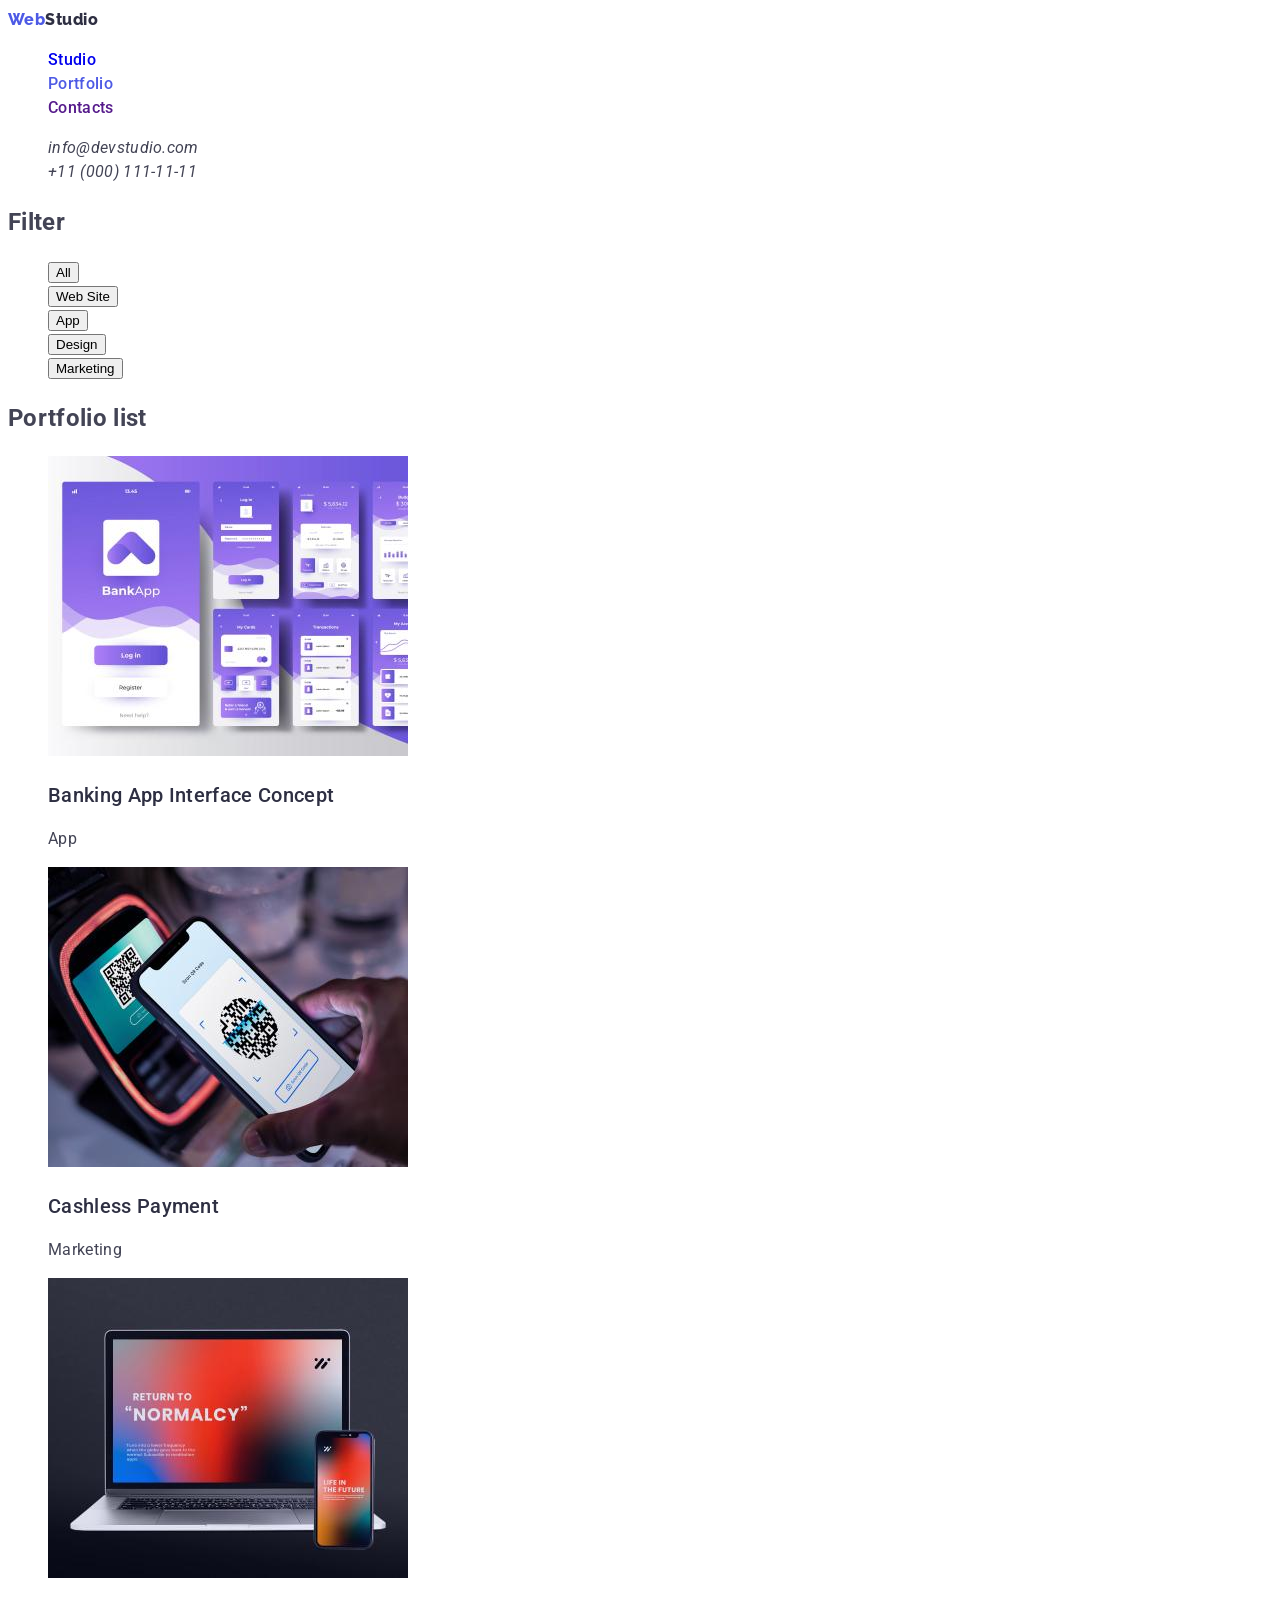
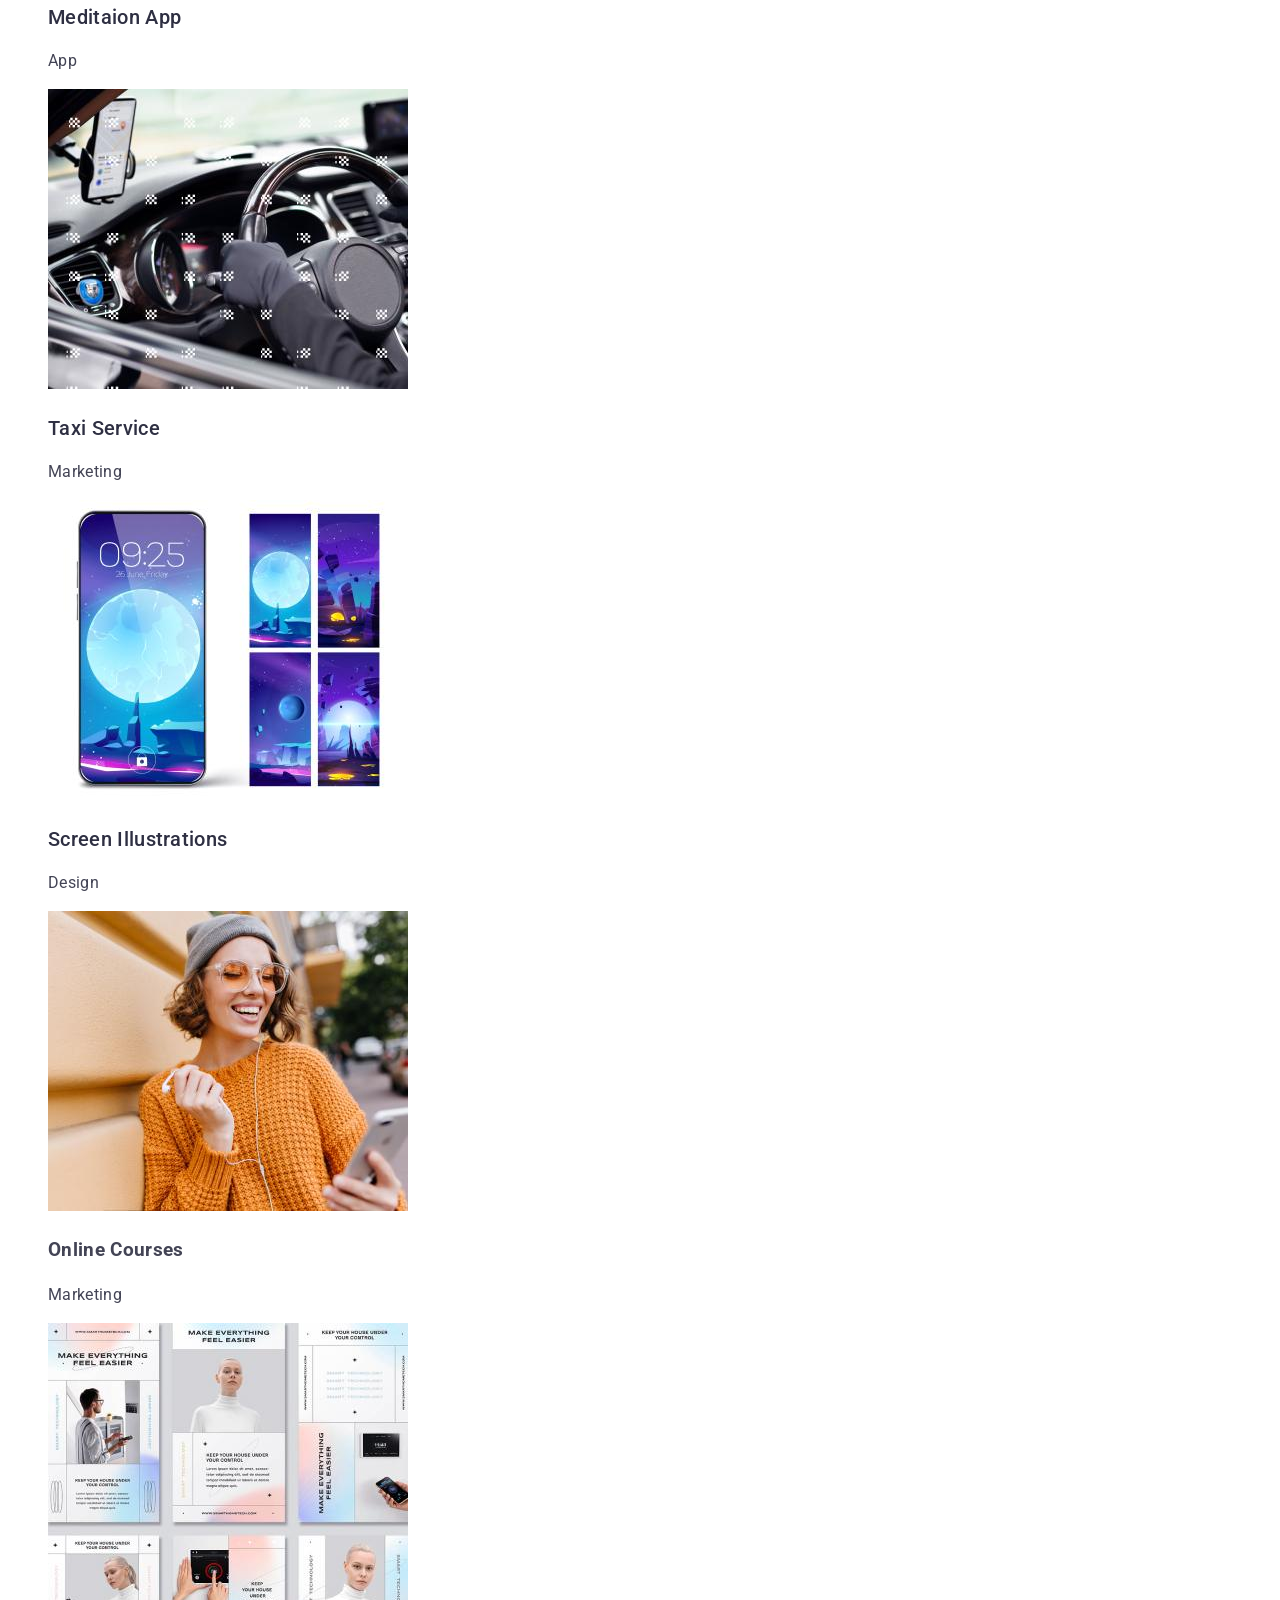
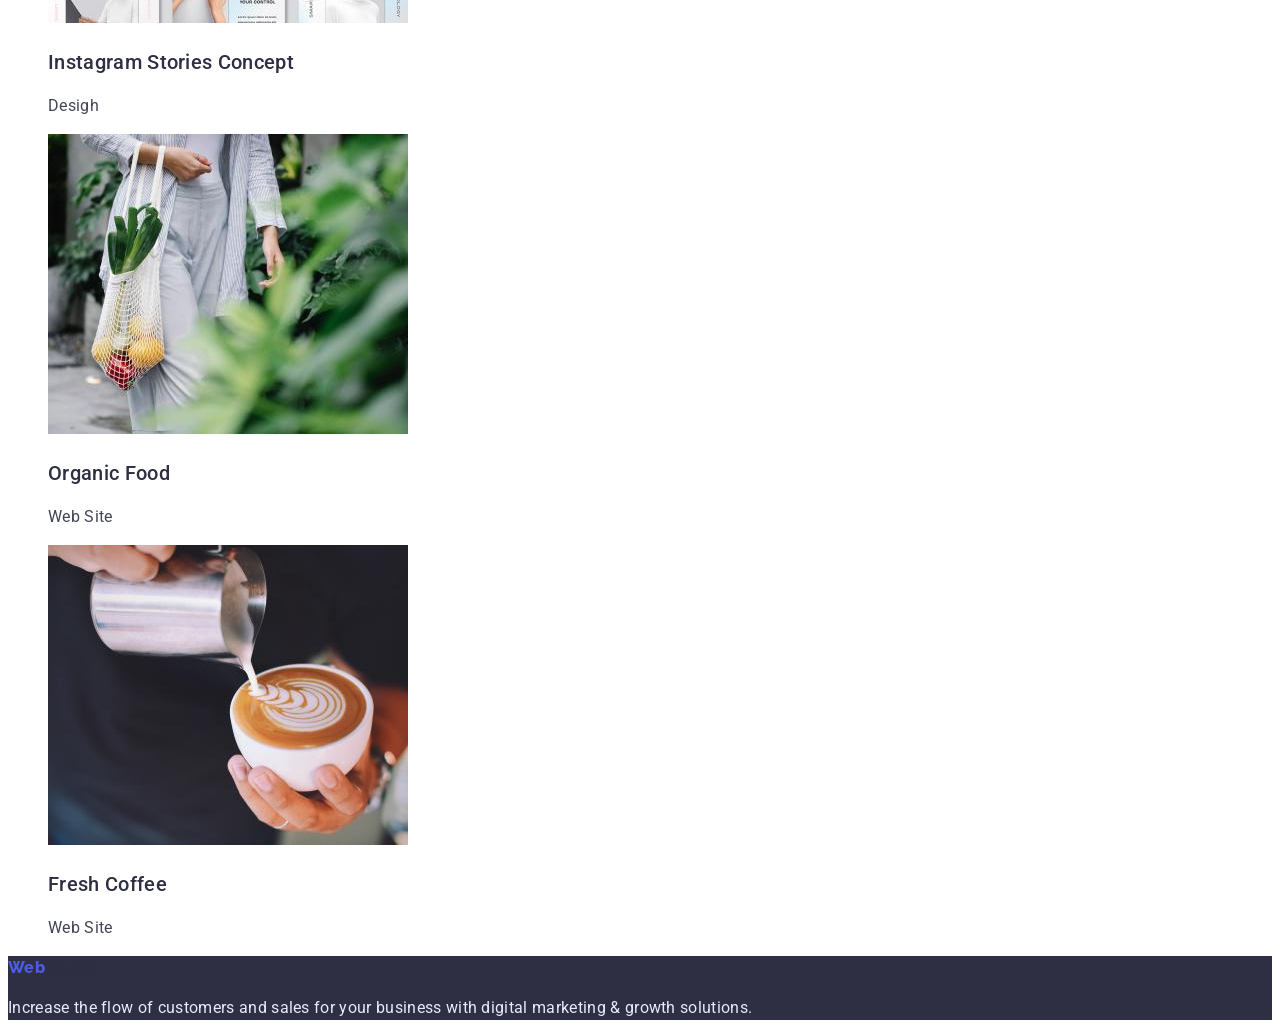
==== portfolio.html @ 1c46281d "css for index.html" ====
<!DOCTYPE html>
<html lang="en">
  <head>
    <meta charset="UTF-8" />
    <meta http-equiv="X-UA-Compatible" content="IE=edge" />
    <meta name="viewport" content="width=device-width, initial-scale=1.0" />
    <title>WebStudio</title>
    <link rel="preconnect" href="https://fonts.googleapis.com" />
    <link rel="preconnect" href="https://fonts.gstatic.com" crossorigin />
    <link
      href="https://fonts.googleapis.com/css2?family=Raleway:wght@800&family=Roboto:wght@400;500;700;900&display=swap"
      rel="stylesheet"
    />
    <link rel="stylesheet" href="/css/styles.css" />
  </head>
  <body>
    <header class="header">
      <a class="logo-link link" href="/">
        <span class="logo-part">Web</span>Studio
      </a>
      <nav class="header-nav">
        <ul class="list">
          <li><a class="link" href="/index.html">Studio</a></li>
          <li>
            <a class="link-current link" href="/portfolio.html">Portfolio</a>
          </li>
          <li><a class="link" href="">Contacts</a></li>
        </ul>
      </nav>
      <address class="contacts">
        <ul class="list">
          <li>
            <a class="link" href="mailto:info@devstudio.com"
              >info@devstudio.com</a
            >
          </li>
          <li>
            <a class="link" href="tel:+110001111111">+11 (000) 111-11-11</a>
          </li>
        </ul>
      </address>
    </header>
    <main>
      <section class="section-filter">
        <h1 class="hiden">Filter</h1>
        <ul class="list">
          <li><button class="btn filter-btn" type="button">All</button></li>
          <li>
            <button class="btn filter-btn" type="button">Web Site</button>
          </li>
          <li><button class="btn filter-btn" type="button">App</button></li>
          <li><button class="btn filter-btn" type="button">Design</button></li>
          <li>
            <button class="btn filter-btn" type="button">Marketing</button>
          </li>
        </ul>
      </section>
      <section>
        <h2 class="hiden">Portfolio list</h2>
        <ul class="list">
          <li>
            <img
              src="/images/portfolio/img.jpeg"
              alt="banking app interface concept"
            />
            <h3 class="title">Banking App Interface Concept</h3>
            <p>App</p>
          </li>
          <li>
            <img
              src="/images/portfolio/img2.jpeg"
              alt="smartphone cashless payment marketing"
            />
            <h3 class="title">Cashless Payment</h3>
            <p>Marketing</p>
          </li>
          <li>
            <img src="/images/portfolio/img3.jpeg" alt="meditaion app" />
            <h3 class="title">Meditaion App</h3>
            <p>App</p>
          </li>
          <li>
            <img
              src="/images/portfolio/img4.jpeg"
              alt="taxi service marketing"
            />
            <h3 class="title">Taxi Service</h3>
            <p>Marketing</p>
          </li>
          <li>
            <img
              src="/images/portfolio/img5.jpeg"
              alt="smartphone screen illustrations design"
            />
            <h3 class="title">Screen Illustrations</h3>
            <p>Design</p>
          </li>
          <li>
            <img
              src="/images/portfolio/img6.jpeg"
              alt="online courses marketing"
            />
            <h3>Online Courses</h3>
            <p>Marketing</p>
          </li>
          <li>
            <img
              src="/images/portfolio/img7.jpeg"
              alt="instagram stories concept design"
            />
            <h3 class="title">Instagram Stories Concept</h3>
            <p>Desigh</p>
          </li>
          <li>
            <img
              src="/images/portfolio/img8.jpeg"
              alt="organic food web site"
            />
            <h3 class="title">Organic Food</h3>
            <p>Web Site</p>
          </li>
          <li>
            <img
              src="/images/portfolio/img9.jpeg"
              alt="fresh coffee web site"
            />
            <h3 class="title">Fresh Coffee</h3>
            <p>Web Site</p>
          </li>
        </ul>
      </section>
    </main>
    <footer class="footer">
      <a class="logo-link link" href="/">
        <span class="logo-part">Web</span>Studio
      </a>
      <p>
        Increase the flow of customers and sales for your business with digital
        marketing & growth solutions.
      </p>
    </footer>
  </body>
</html>
---- css/styles.css ----
:root {
    --primary-brand-cl: #4d5ae5;
    --pressed-state-cl: #404bbf;
    --secondary-txt-cl: #2e2f42;
    --success-cl: #31d0aa;
    --primary-txt-cl: #434455;
    --subtitle-txt-cl: #8e8f99;
    --accent-cl: #e7e9fc;
    --lightmod-bg-cl: #f4f4fd;
    --modal-overlay-cl: #2e2f42;
    --hero-bg-cl: #2e2f42;

    
}

.list {
    list-style: none;
}

.link {
    text-decoration: none;
}

body {
    background-color: #ffffff;
    color: var(--primary-txt-cl);
    font-family: roboto, serif;
    font-weight: 400;
    font-size: 16px;
    letter-spacing: 0.02em;
    line-height: calc(24 / 16);
}

.header{
    border-bottom: var(--accent-cl);
}

.link:hover,
.link:focus {
    color: var(--pressed-state-cl);
}
.logo-link{
    font-family: raleway, serif;
    font-weight: 800;
    letter-spacing: 0.03em;
    color: var(--secondary-txt-cl);
}
.logo-part{
    color: var(--primary-brand-cl);
}
.link-current{
    color: var(--primary-brand-cl);
}
.header-nav{
    font-weight: 500;
    color: var(--modal-overlay-cl);
}
.contacts .link{
    color: var(--primary-txt-cl);
}
.hero{
    background-color: var(--modal-overlay-cl);
}
.hero-title{
    color: #ffffff;
    font-size: 56px;
    line-height: 1.07;
}
.hero-btn{
    color: #ffffff;
    font-weight: 500;
    letter-spacing: 0.04em;
    background-color: var(--primary-brand-cl);
}
.btn:hover,
.btn:focus{
    background-color: #404bbf;
    cursor: pointer;
}
.title{
    font-weight: 500;
    font-size: 20px;
    line-height: calc(24/20);
    color: var(--modal-overlay-cl);
}
.section-title{
    font-size: 36px;
    line-height: calc(40/36);
    color: var(--secondary-txt-cl);
}
.section-team{
    background-color: var(--lightmod-bg-cl);
}
.team-member-card{
    background-color: #ffffff;
}
.footer{
    background-color: var(--secondary-txt-cl);
    color: var(--accent-cl);
}
.footer-logo {
    font-family: raleway, serif;
    font-weight: 800;
    letter-spacing: 0.03em;
    color: var(--lightmod-bg-cl);
    line-height: calc(21/18);
}
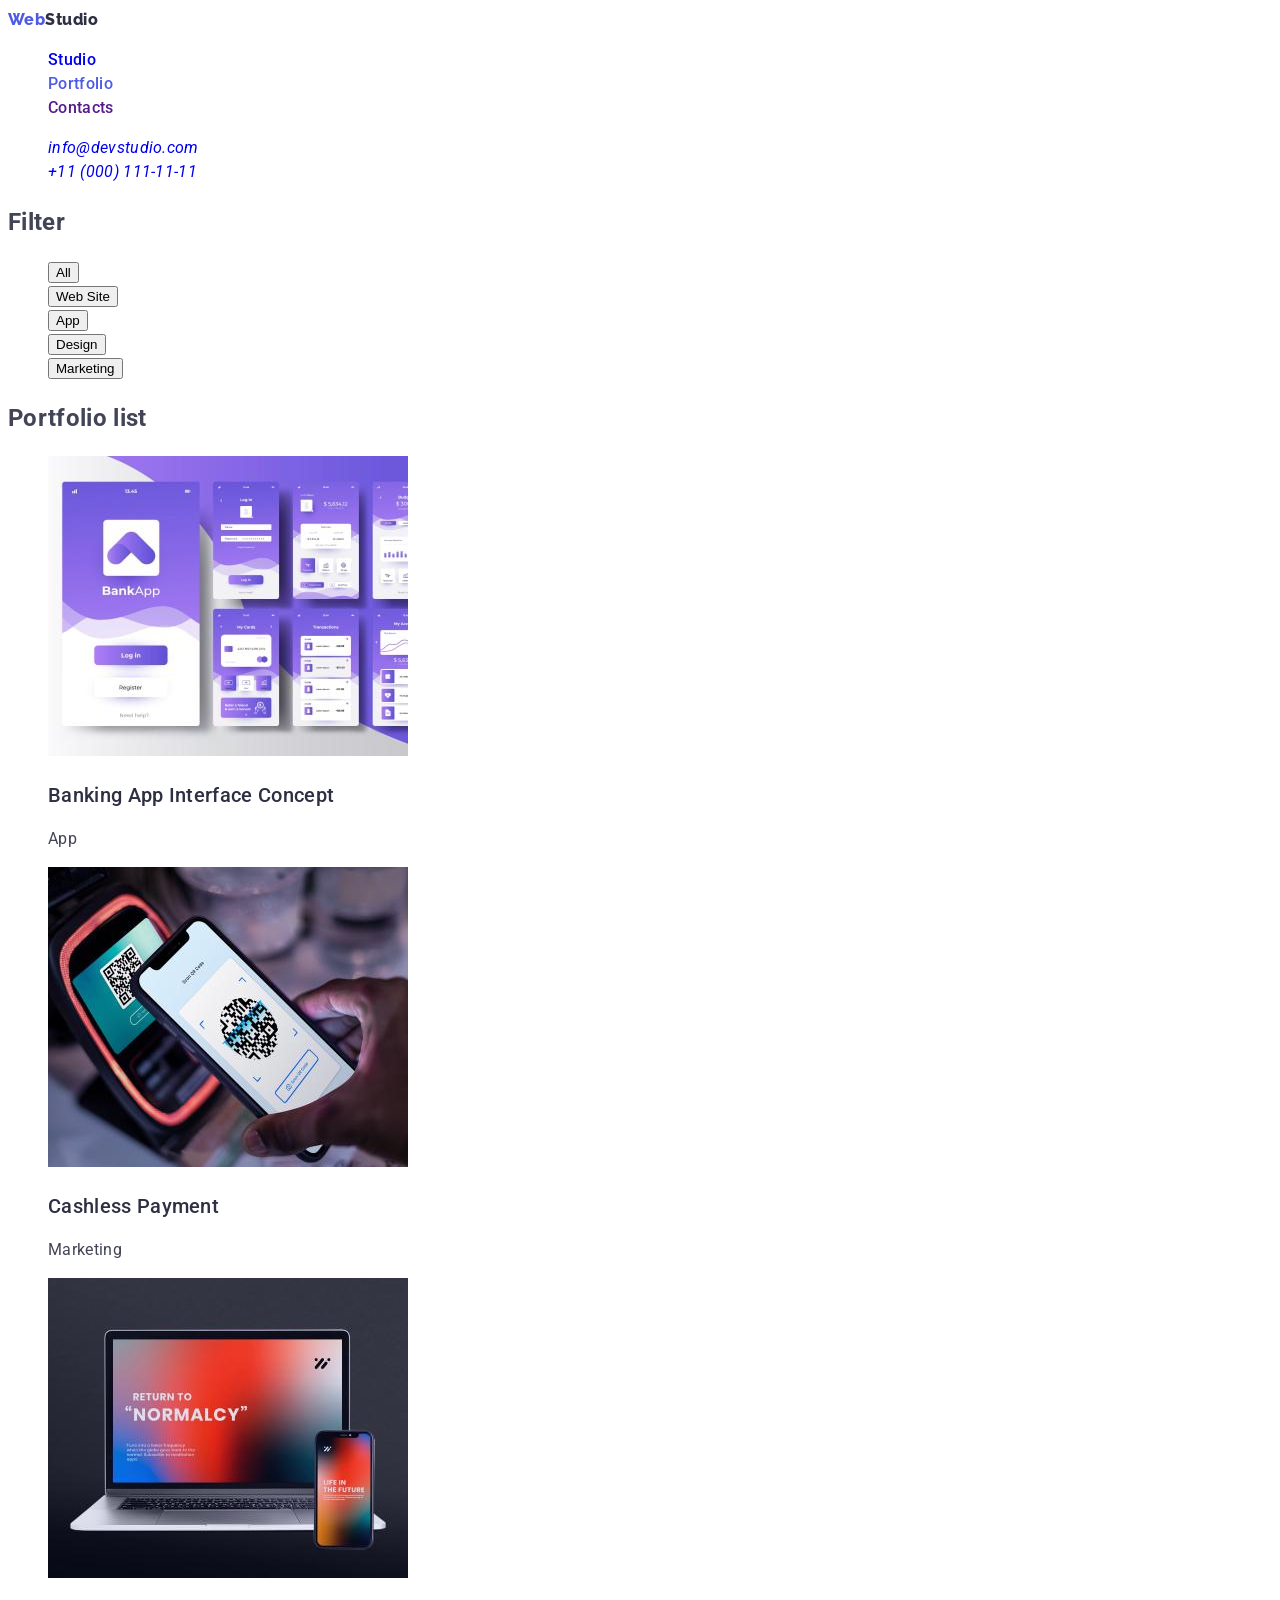
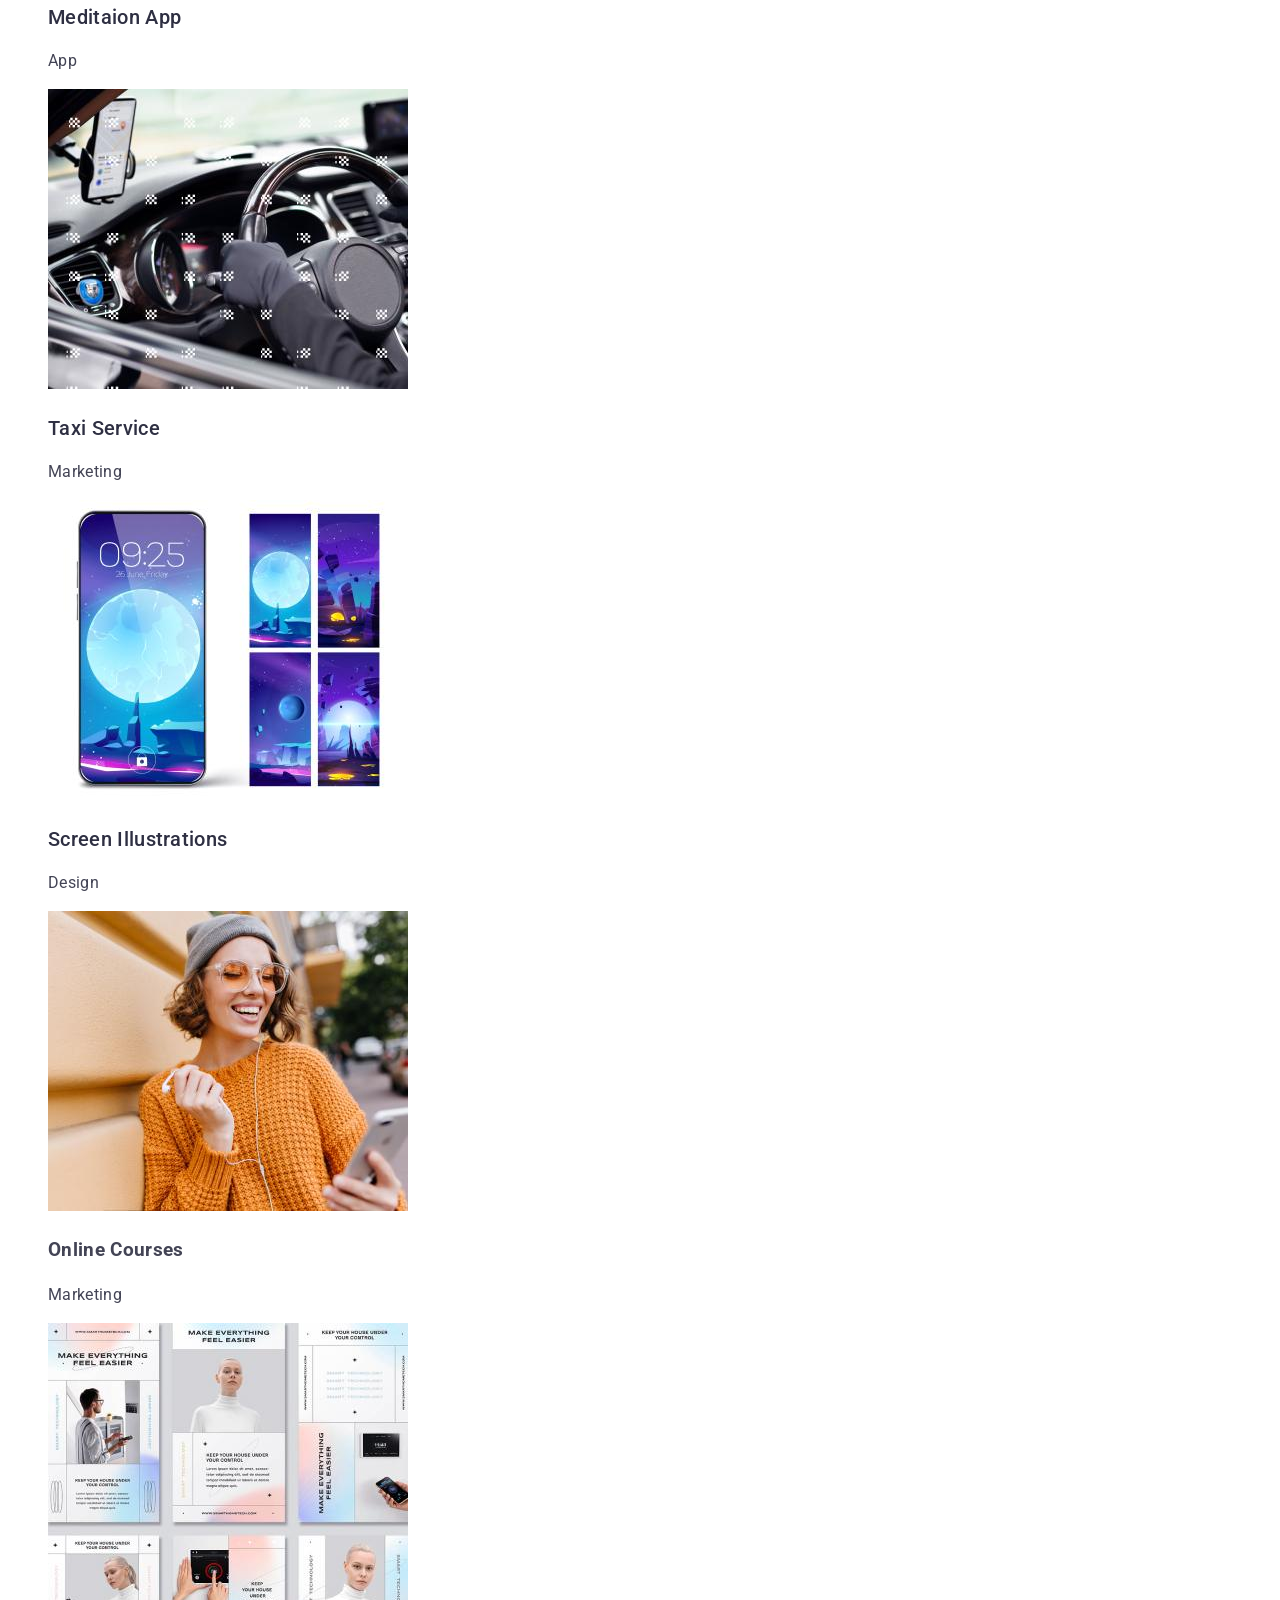
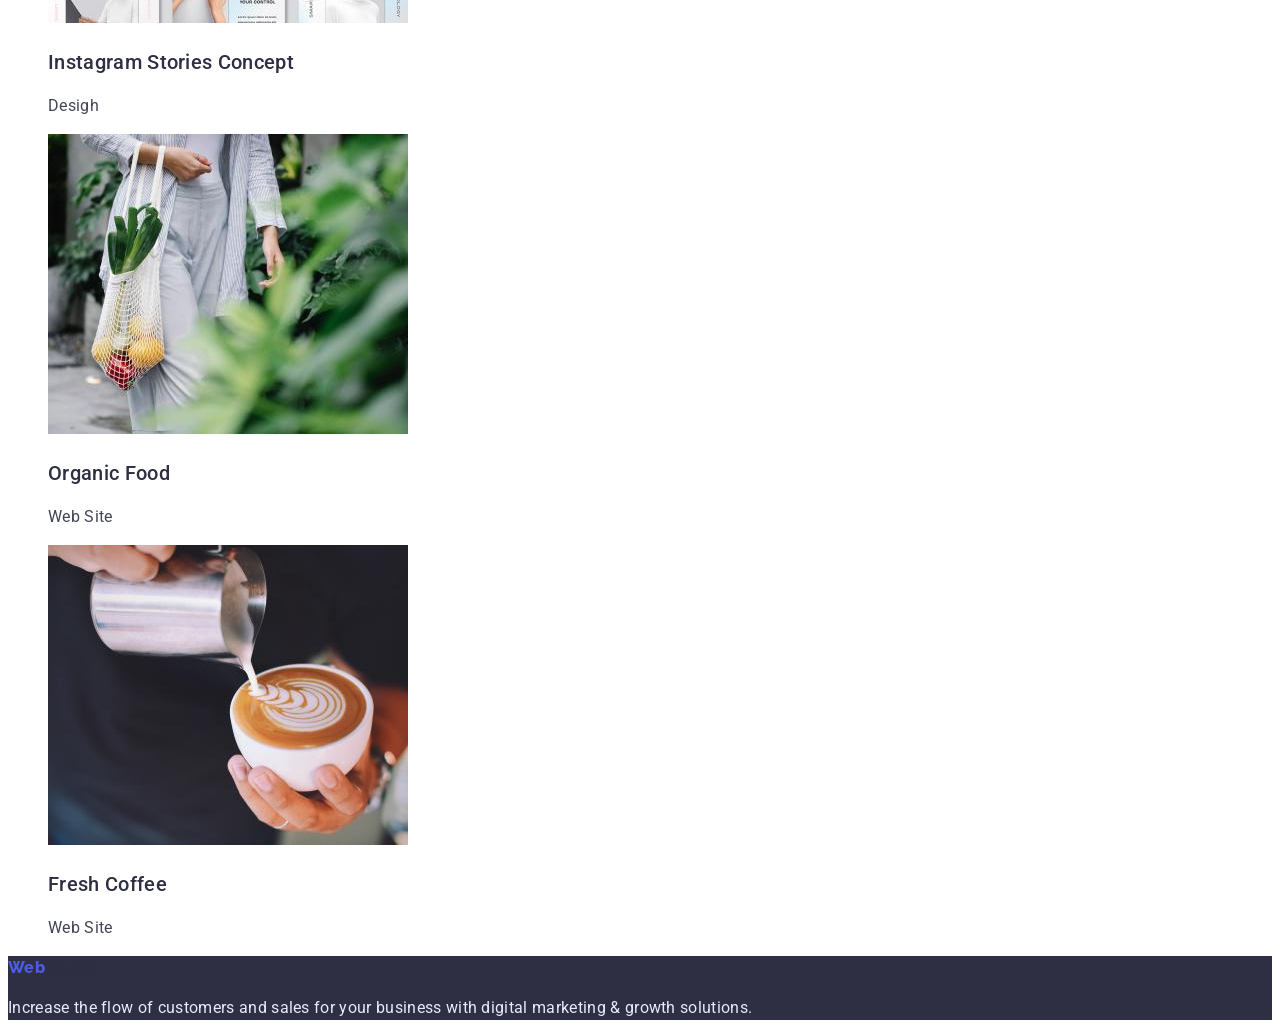
==== commit f4454c98: "1" ====
--- a/portfolio.html
+++ b/portfolio.html
@@ -62,6 +62,8 @@
             <img
               src="/images/portfolio/img.jpeg"
               alt="banking app interface concept"
+              width="360"
+              height="300"
             />
             <h3 class="title">Banking App Interface Concept</h3>
             <p>App</p>
@@ -70,12 +72,19 @@
             <img
               src="/images/portfolio/img2.jpeg"
               alt="smartphone cashless payment marketing"
+              width="360"
+              height="300"
             />
             <h3 class="title">Cashless Payment</h3>
             <p>Marketing</p>
           </li>
           <li>
-            <img src="/images/portfolio/img3.jpeg" alt="meditaion app" />
+            <img
+              src="/images/portfolio/img3.jpeg"
+              alt="meditaion app"
+              width="360"
+              height="300"
+            />
             <h3 class="title">Meditaion App</h3>
             <p>App</p>
           </li>
@@ -83,6 +92,8 @@
             <img
               src="/images/portfolio/img4.jpeg"
               alt="taxi service marketing"
+              width="360"
+              height="300"
             />
             <h3 class="title">Taxi Service</h3>
             <p>Marketing</p>
@@ -91,6 +102,8 @@
             <img
               src="/images/portfolio/img5.jpeg"
               alt="smartphone screen illustrations design"
+              width="360"
+              height="300"
             />
             <h3 class="title">Screen Illustrations</h3>
             <p>Design</p>
@@ -99,6 +112,8 @@
             <img
               src="/images/portfolio/img6.jpeg"
               alt="online courses marketing"
+              width="360"
+              height="300"
             />
             <h3>Online Courses</h3>
             <p>Marketing</p>
@@ -107,6 +122,8 @@
             <img
               src="/images/portfolio/img7.jpeg"
               alt="instagram stories concept design"
+              width="360"
+              height="300"
             />
             <h3 class="title">Instagram Stories Concept</h3>
             <p>Desigh</p>
@@ -115,6 +132,8 @@
             <img
               src="/images/portfolio/img8.jpeg"
               alt="organic food web site"
+              width="360"
+              height="300"
             />
             <h3 class="title">Organic Food</h3>
             <p>Web Site</p>
@@ -123,6 +142,8 @@
             <img
               src="/images/portfolio/img9.jpeg"
               alt="fresh coffee web site"
+              width="360"
+              height="300"
             />
             <h3 class="title">Fresh Coffee</h3>
             <p>Web Site</p>
--- a/css/styles.css
+++ b/css/styles.css
@@ -55,7 +55,7 @@
     font-weight: 500;
     color: var(--modal-overlay-cl);
 }
-.contacts .link{
+.contacts-link{
     color: var(--primary-txt-cl);
 }
 .hero{
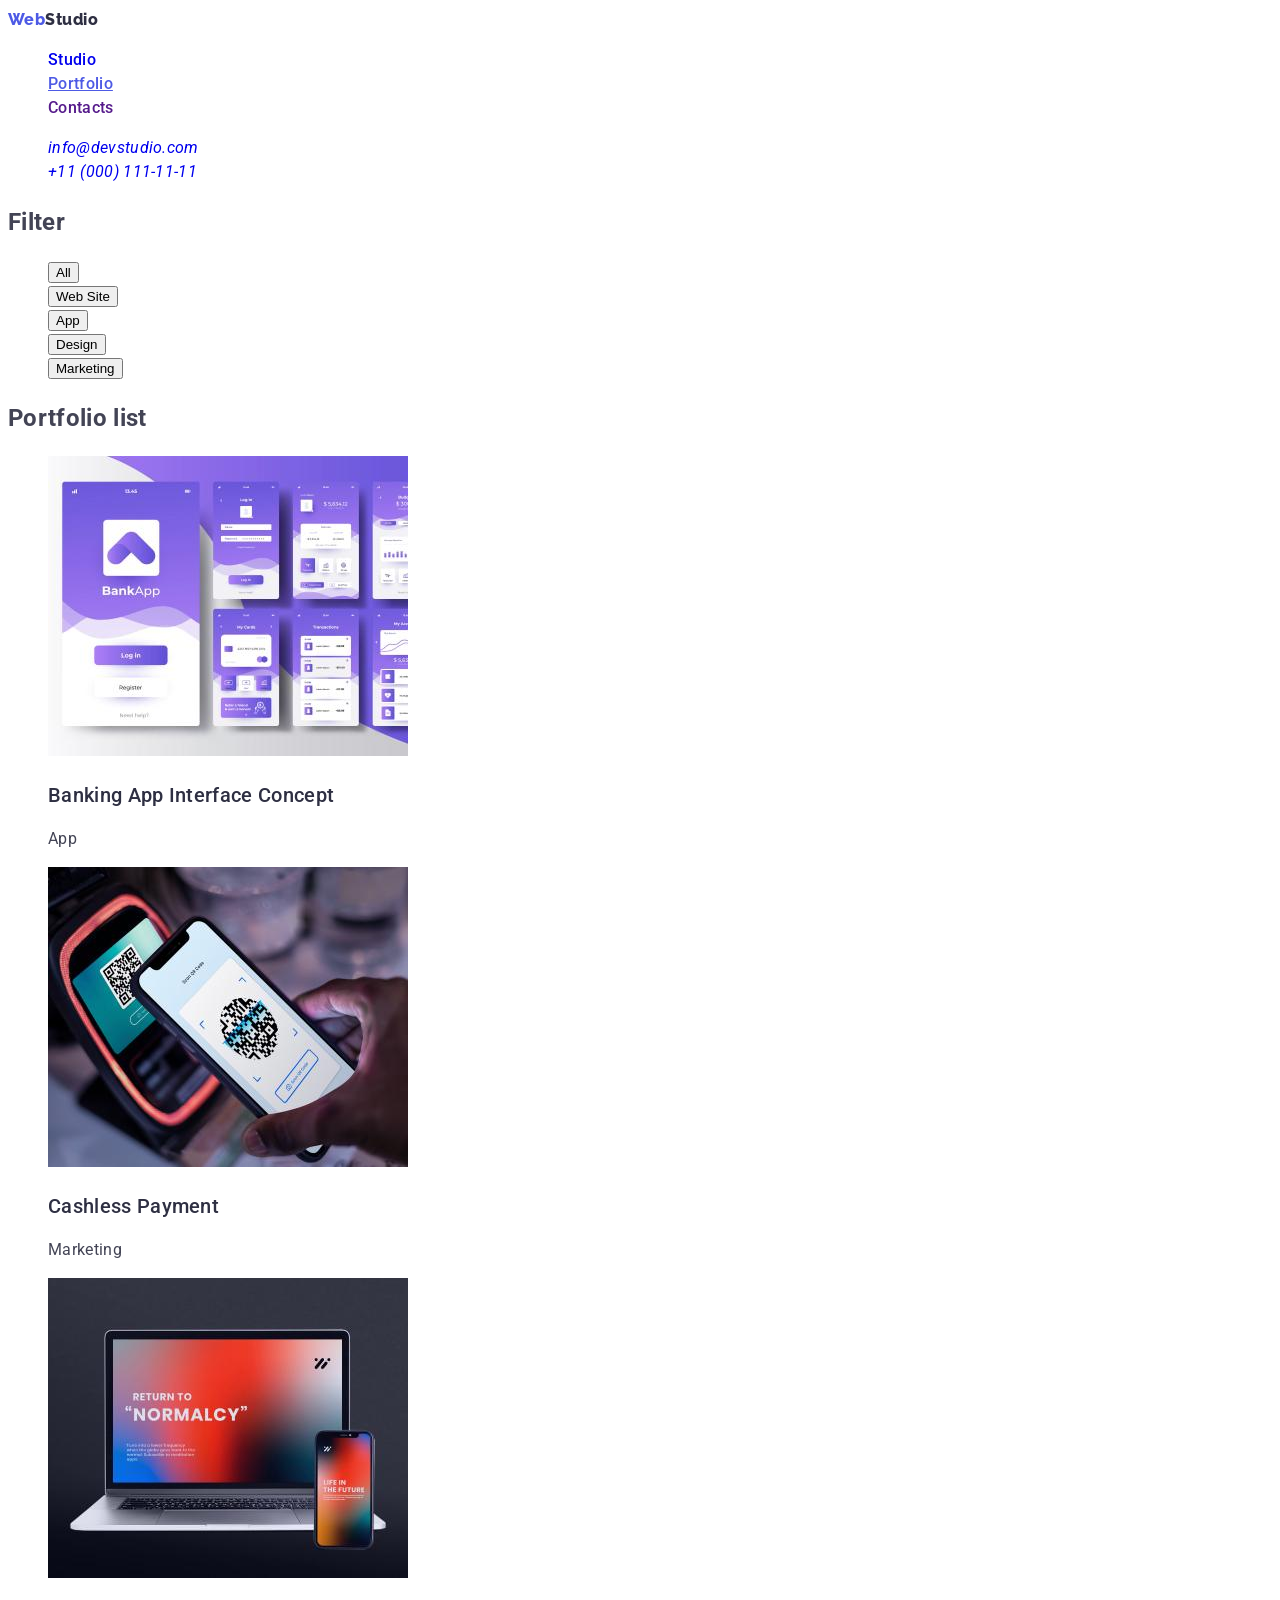
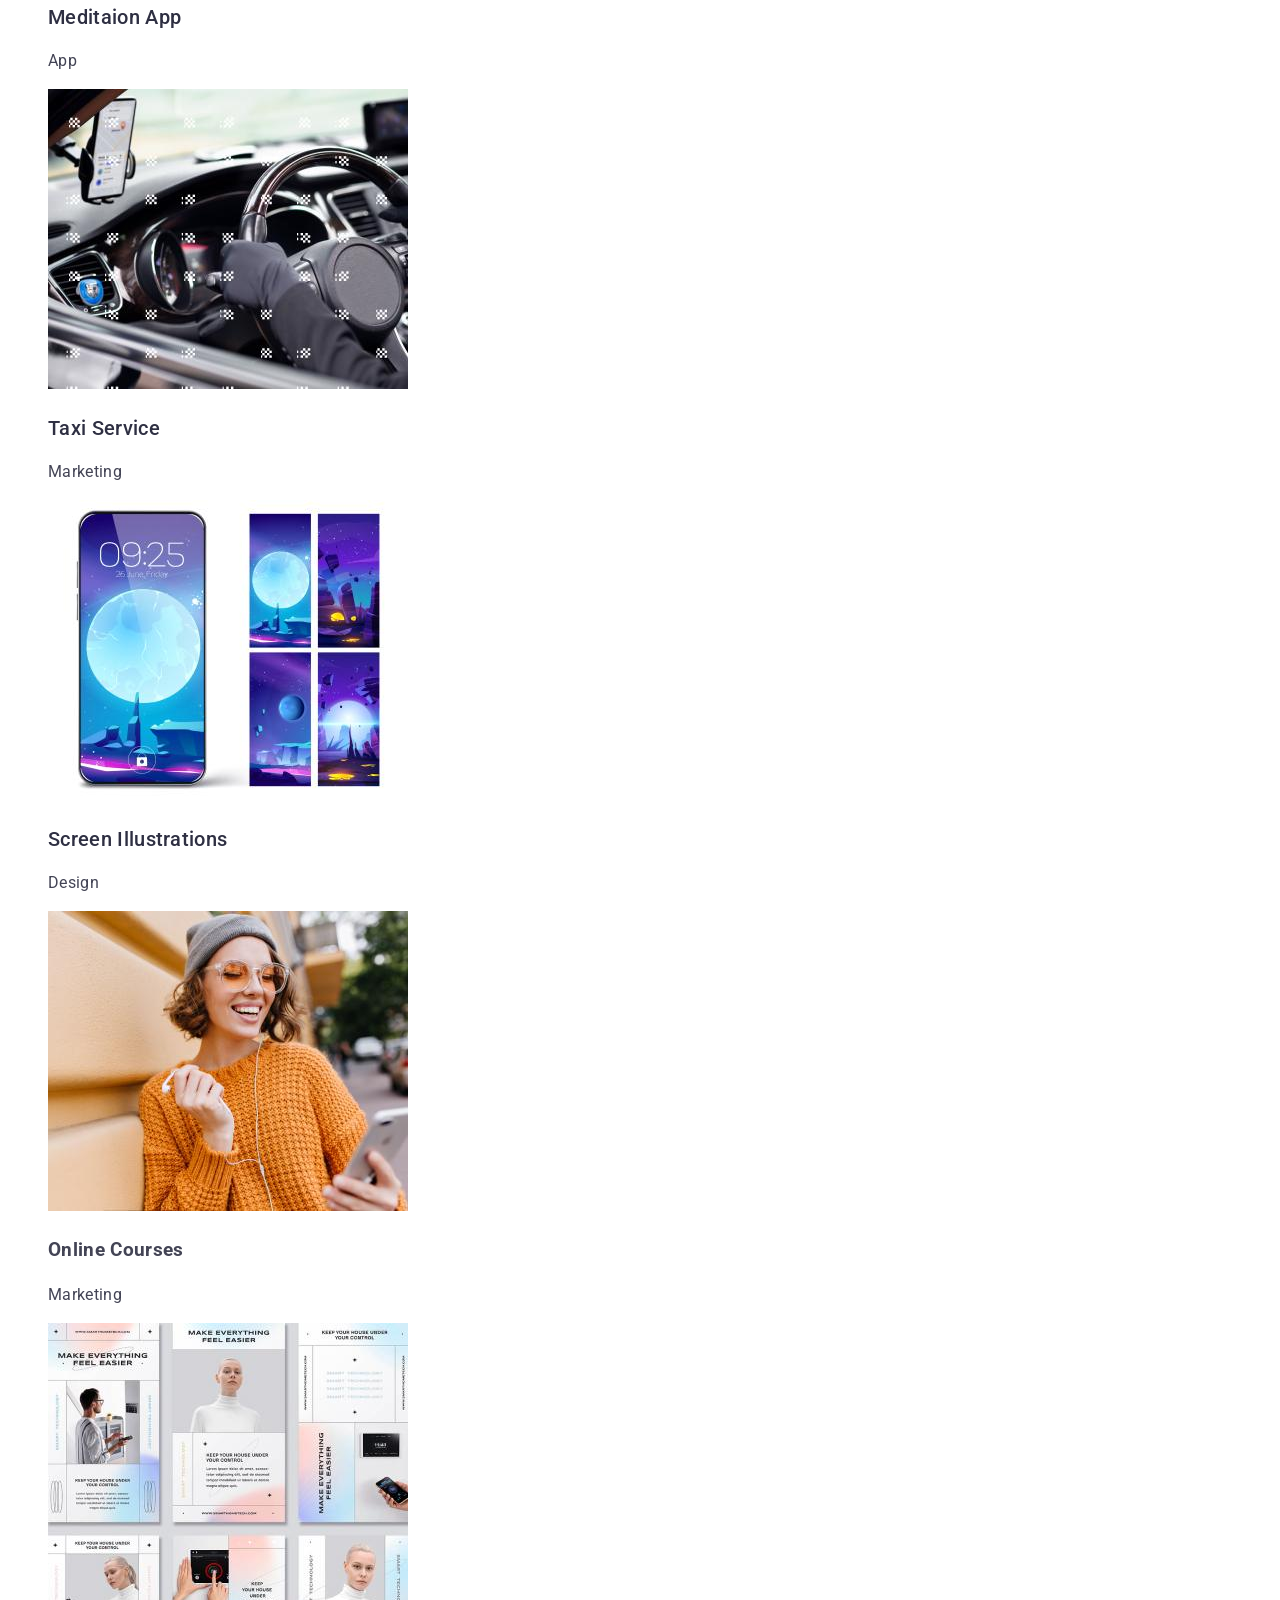
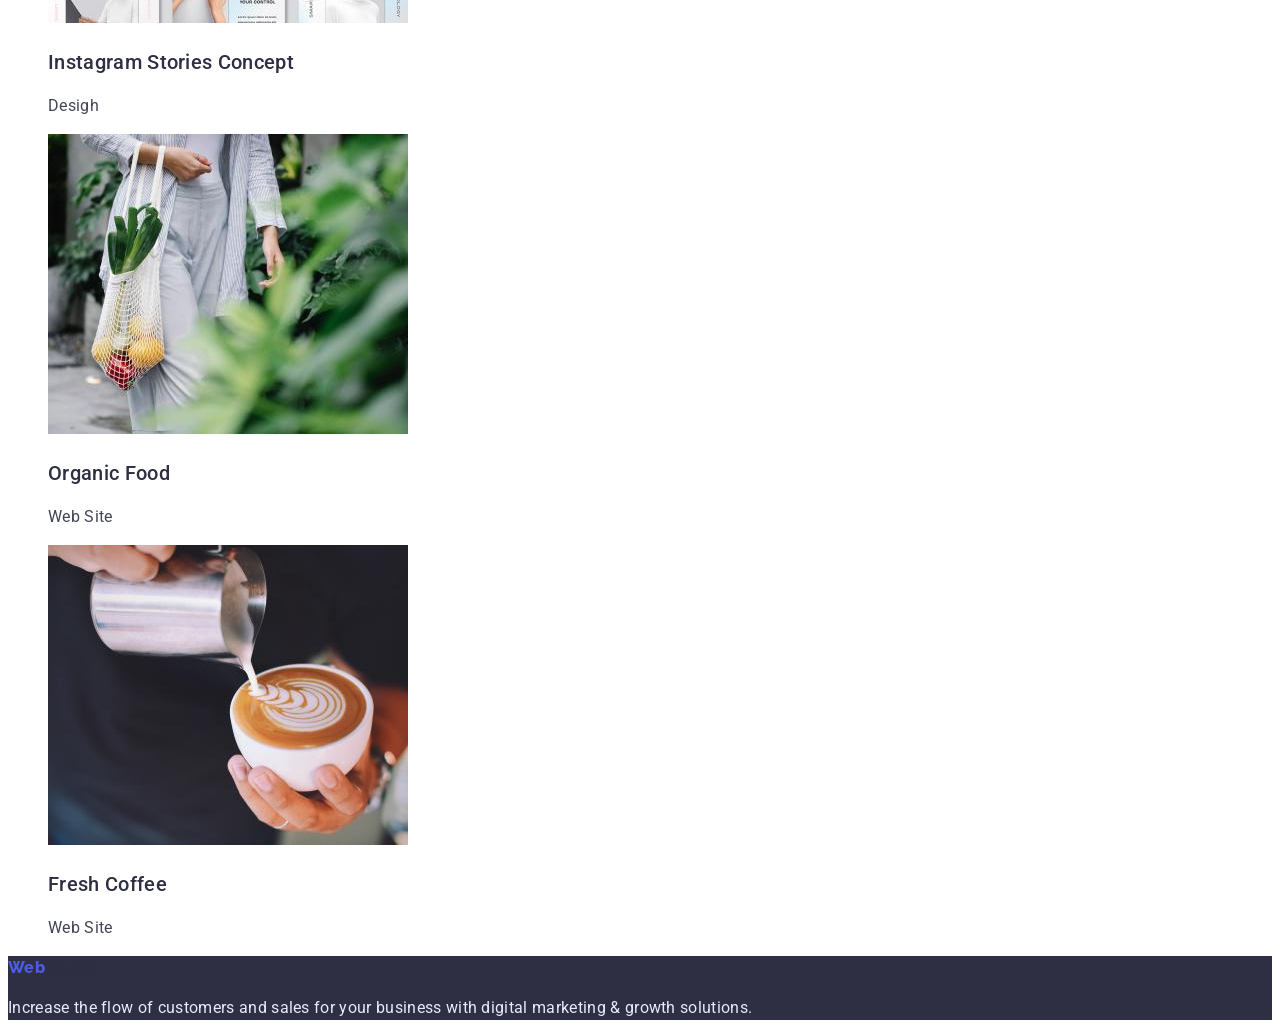
==== commit 5125e0d9: "1" ====
--- a/portfolio.html
+++ b/portfolio.html
@@ -22,7 +22,7 @@
         <ul class="list">
           <li><a class="link" href="/index.html">Studio</a></li>
           <li>
-            <a class="link-current link" href="/portfolio.html">Portfolio</a>
+            <a class="link-current" href="/portfolio.html">Portfolio</a>
           </li>
           <li><a class="link" href="">Contacts</a></li>
         </ul>
--- a/css/styles.css
+++ b/css/styles.css
@@ -20,6 +20,9 @@
 .link {
     text-decoration: none;
 }
+.contact-link {
+    text-decoration: none;
+}
 
 body {
     background-color: #ffffff;
@@ -35,8 +38,13 @@
     border-bottom: var(--accent-cl);
 }
 
+
 .link:hover,
 .link:focus {
+    color: var(--pressed-state-cl);
+}
+.contact-link:hover,
+.contact-link:focus {
     color: var(--pressed-state-cl);
 }
 .logo-link{
@@ -55,7 +63,7 @@
     font-weight: 500;
     color: var(--modal-overlay-cl);
 }
-.contacts-link{
+.contact-link{
     color: var(--primary-txt-cl);
 }
 .hero{
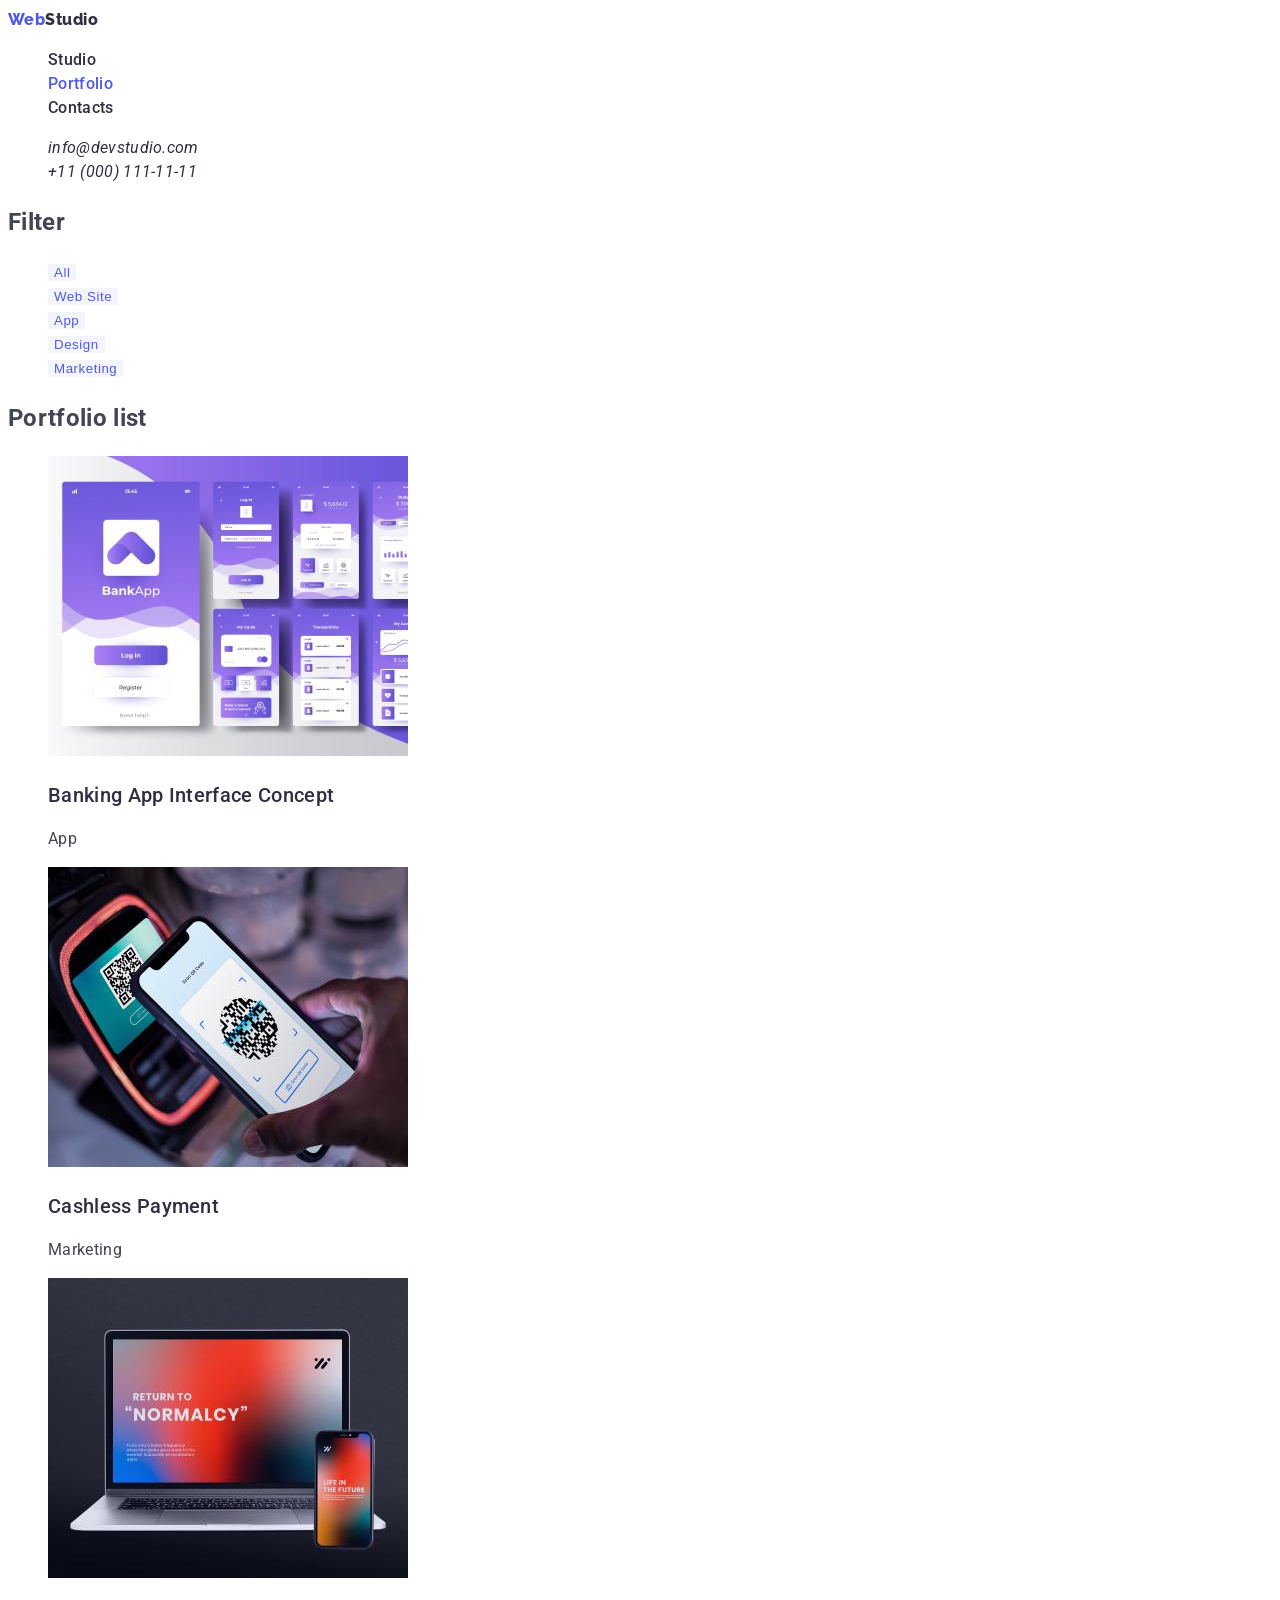
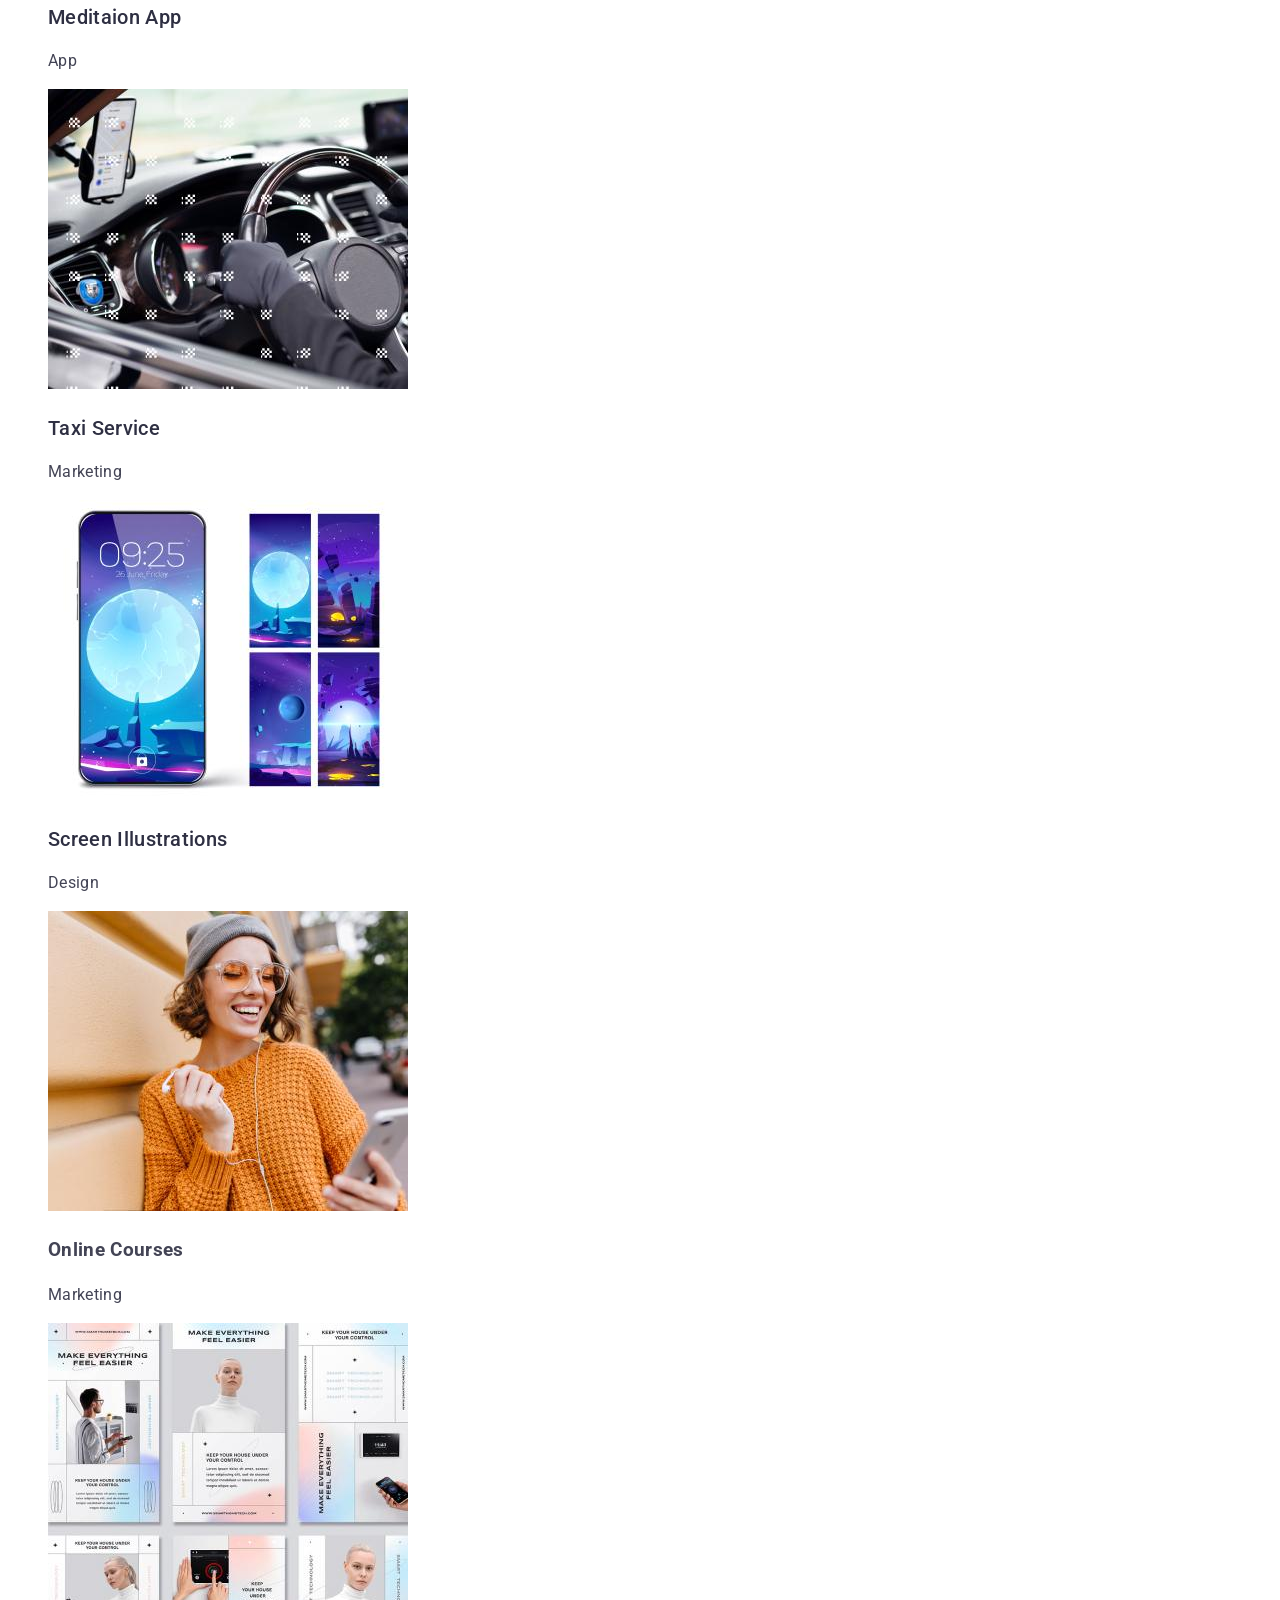
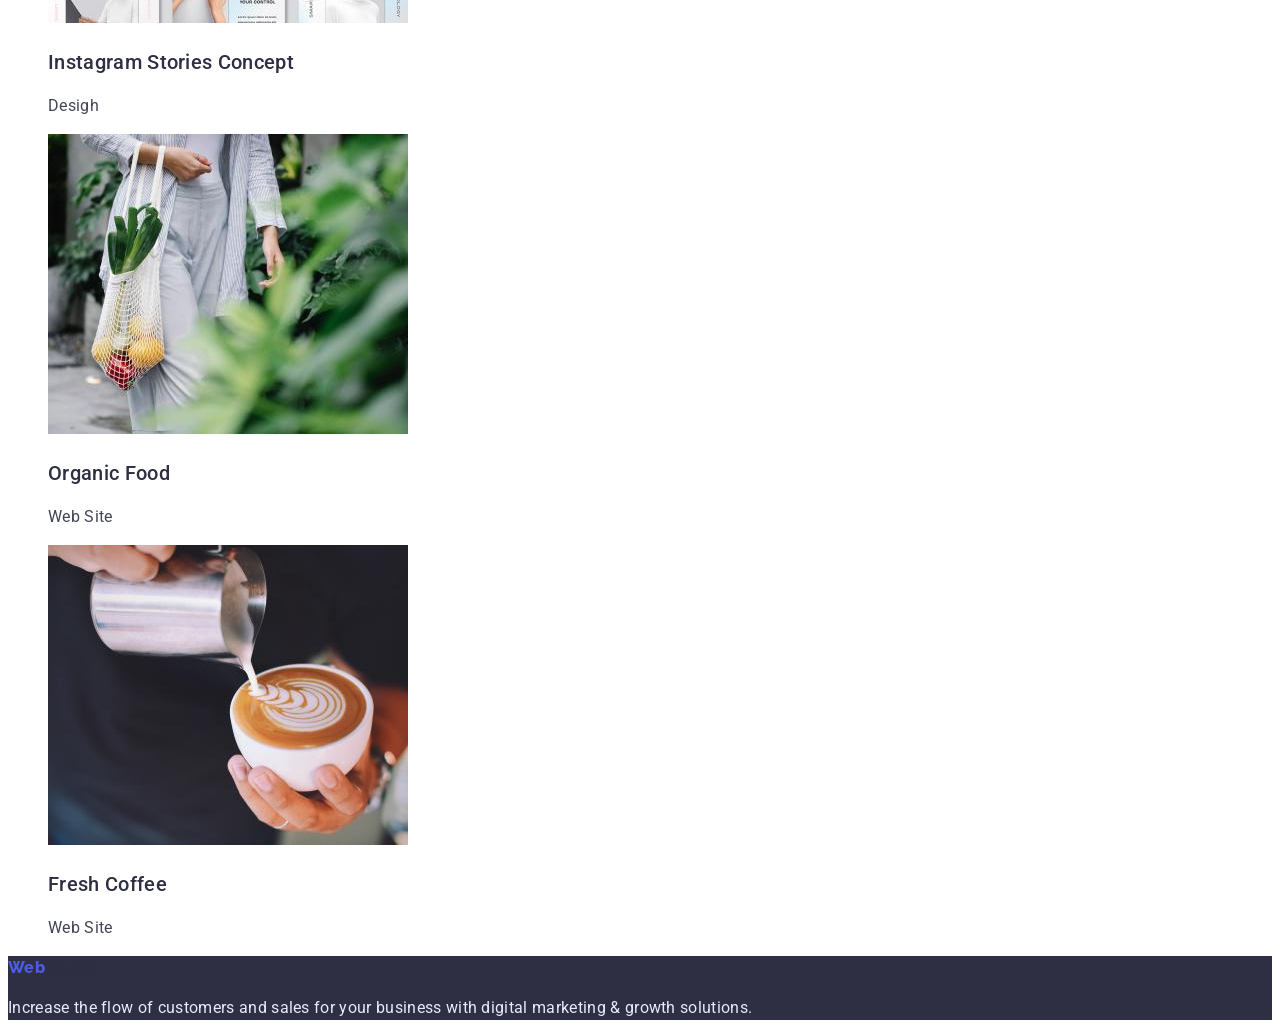
==== commit faea9ce9: "href fix" ====
--- a/portfolio.html
+++ b/portfolio.html
@@ -15,14 +15,14 @@
   </head>
   <body>
     <header class="header">
-      <a class="logo-link link" href="/">
+      <a class="logo-link link" href="index.html">
         <span class="logo-part">Web</span>Studio
       </a>
       <nav class="header-nav">
         <ul class="list">
-          <li><a class="link" href="/index.html">Studio</a></li>
+          <li><a class="link" href="index.html">Studio</a></li>
           <li>
-            <a class="link-current" href="/portfolio.html">Portfolio</a>
+            <a class="link-current" href="portfolio.html">Portfolio</a>
           </li>
           <li><a class="link" href="">Contacts</a></li>
         </ul>
--- a/css/styles.css
+++ b/css/styles.css
@@ -21,6 +21,9 @@
     text-decoration: none;
 }
 .contact-link {
+    text-decoration: none;
+}
+.link-current {
     text-decoration: none;
 }
 
@@ -58,6 +61,9 @@
 }
 .link-current{
     color: var(--primary-brand-cl);
+}
+.link{
+    color: var(--secondary-txt-cl);
 }
 .header-nav{
     font-weight: 500;
@@ -113,6 +119,13 @@
     color: var(--lightmod-bg-cl);
     line-height: calc(21/18);
 }
+.filter-btn{
+    background-color: var(--lightmod-bg-cl);
+    color: var(--primary-brand-cl);
+    font-weight: 500;
+    letter-spacing: 0.04em;
+    border: none;
+}
 
 
 
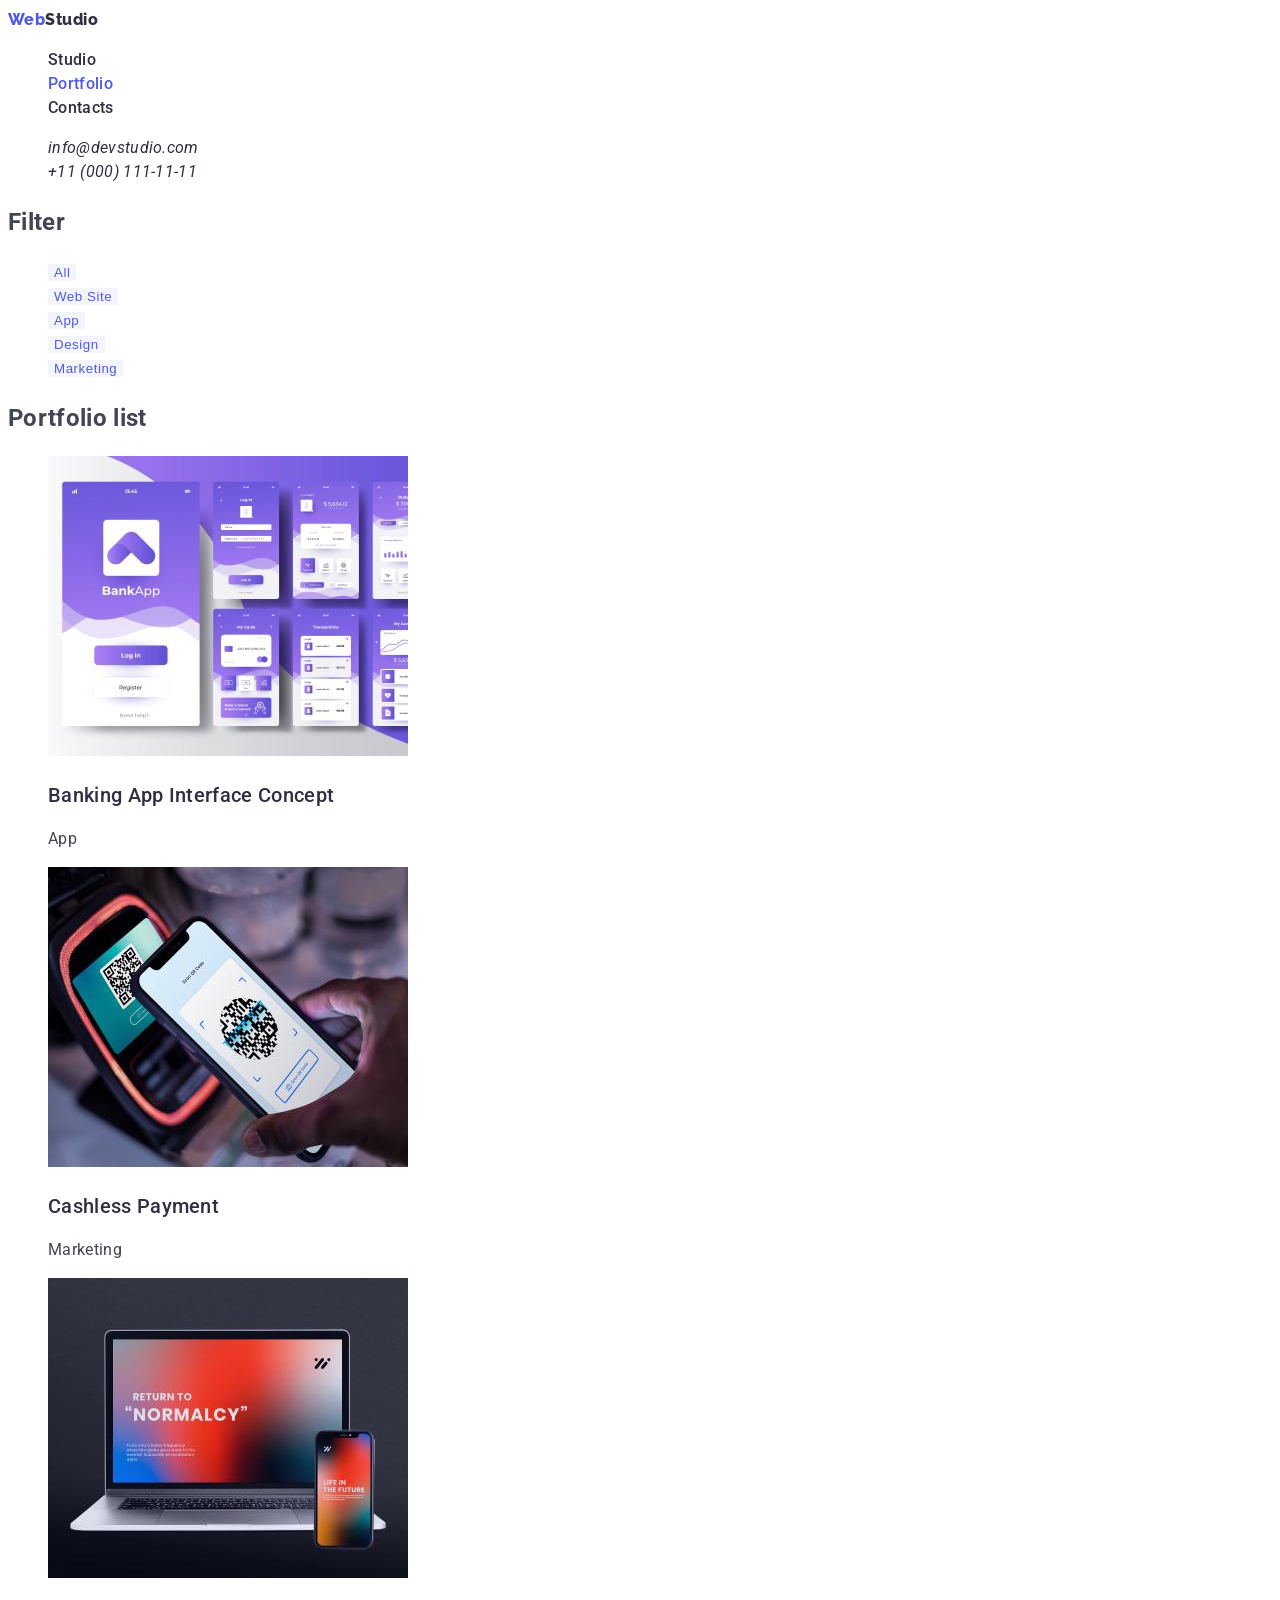
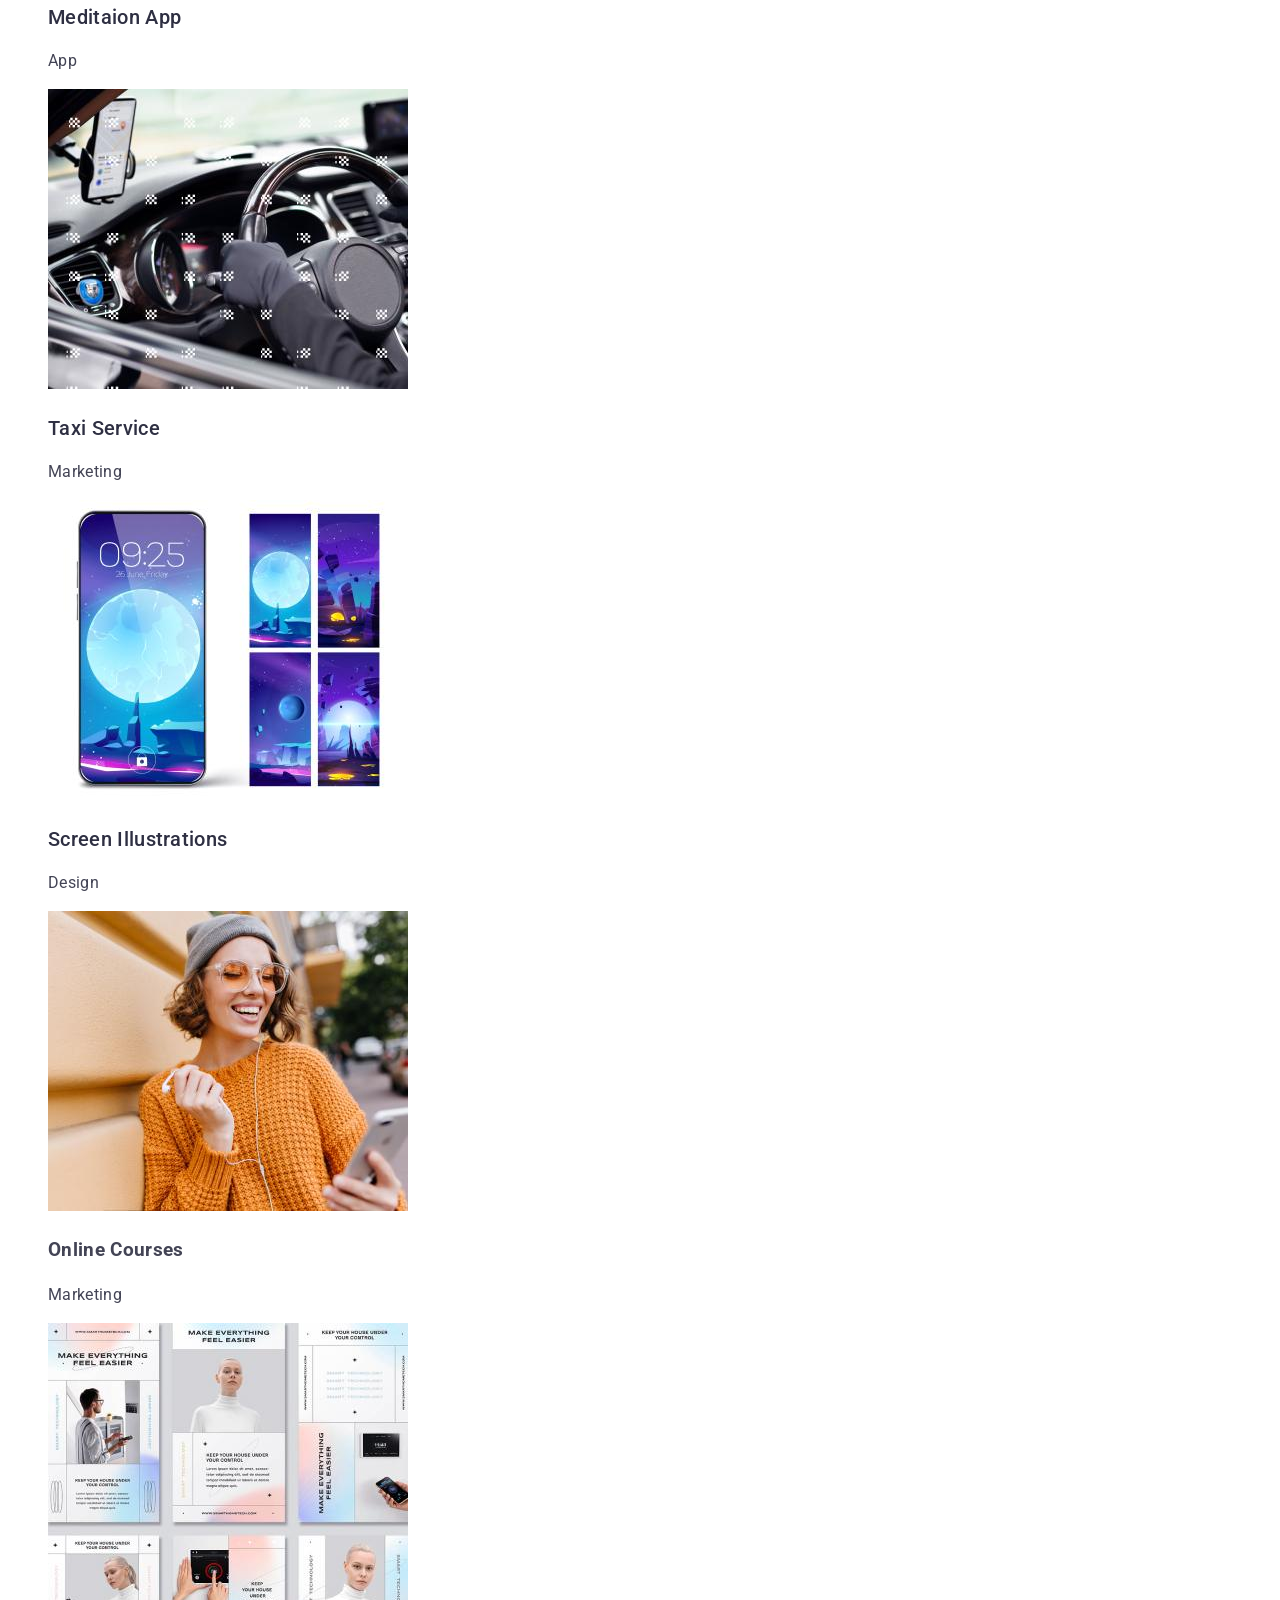
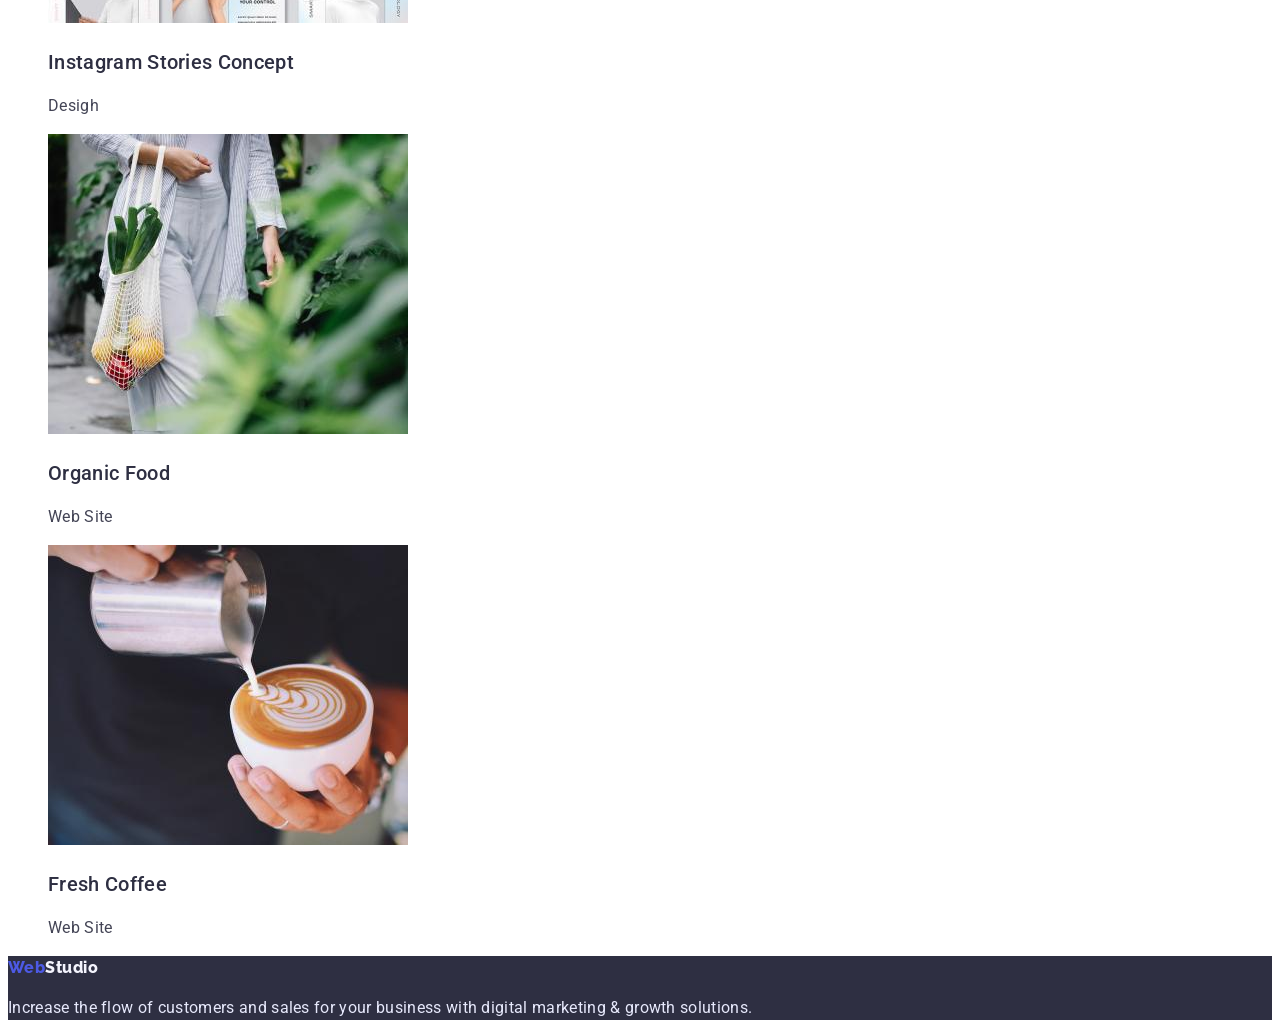
==== commit 8fa32dd5: "fix href for Pages" ====
--- a/portfolio.html
+++ b/portfolio.html
@@ -11,7 +11,7 @@
       href="https://fonts.googleapis.com/css2?family=Raleway:wght@800&family=Roboto:wght@400;500;700;900&display=swap"
       rel="stylesheet"
     />
-    <link rel="stylesheet" href="/css/styles.css" />
+    <link rel="stylesheet" href="css/styles.css" />
   </head>
   <body>
     <header class="header">
@@ -60,7 +60,7 @@
         <ul class="list">
           <li>
             <img
-              src="/images/portfolio/img.jpeg"
+              src="images/portfolio/img.jpeg"
               alt="banking app interface concept"
               width="360"
               height="300"
@@ -70,7 +70,7 @@
           </li>
           <li>
             <img
-              src="/images/portfolio/img2.jpeg"
+              src="images/portfolio/img2.jpeg"
               alt="smartphone cashless payment marketing"
               width="360"
               height="300"
@@ -80,7 +80,7 @@
           </li>
           <li>
             <img
-              src="/images/portfolio/img3.jpeg"
+              src="images/portfolio/img3.jpeg"
               alt="meditaion app"
               width="360"
               height="300"
@@ -90,7 +90,7 @@
           </li>
           <li>
             <img
-              src="/images/portfolio/img4.jpeg"
+              src="images/portfolio/img4.jpeg"
               alt="taxi service marketing"
               width="360"
               height="300"
@@ -100,7 +100,7 @@
           </li>
           <li>
             <img
-              src="/images/portfolio/img5.jpeg"
+              src="images/portfolio/img5.jpeg"
               alt="smartphone screen illustrations design"
               width="360"
               height="300"
@@ -110,7 +110,7 @@
           </li>
           <li>
             <img
-              src="/images/portfolio/img6.jpeg"
+              src="images/portfolio/img6.jpeg"
               alt="online courses marketing"
               width="360"
               height="300"
@@ -120,7 +120,7 @@
           </li>
           <li>
             <img
-              src="/images/portfolio/img7.jpeg"
+              src="images/portfolio/img7.jpeg"
               alt="instagram stories concept design"
               width="360"
               height="300"
@@ -130,7 +130,7 @@
           </li>
           <li>
             <img
-              src="/images/portfolio/img8.jpeg"
+              src="images/portfolio/img8.jpeg"
               alt="organic food web site"
               width="360"
               height="300"
@@ -140,7 +140,7 @@
           </li>
           <li>
             <img
-              src="/images/portfolio/img9.jpeg"
+              src="images/portfolio/img9.jpeg"
               alt="fresh coffee web site"
               width="360"
               height="300"
@@ -152,7 +152,7 @@
       </section>
     </main>
     <footer class="footer">
-      <a class="logo-link link" href="/">
+      <a class="footer-logo link" href="/">
         <span class="logo-part">Web</span>Studio
       </a>
       <p>
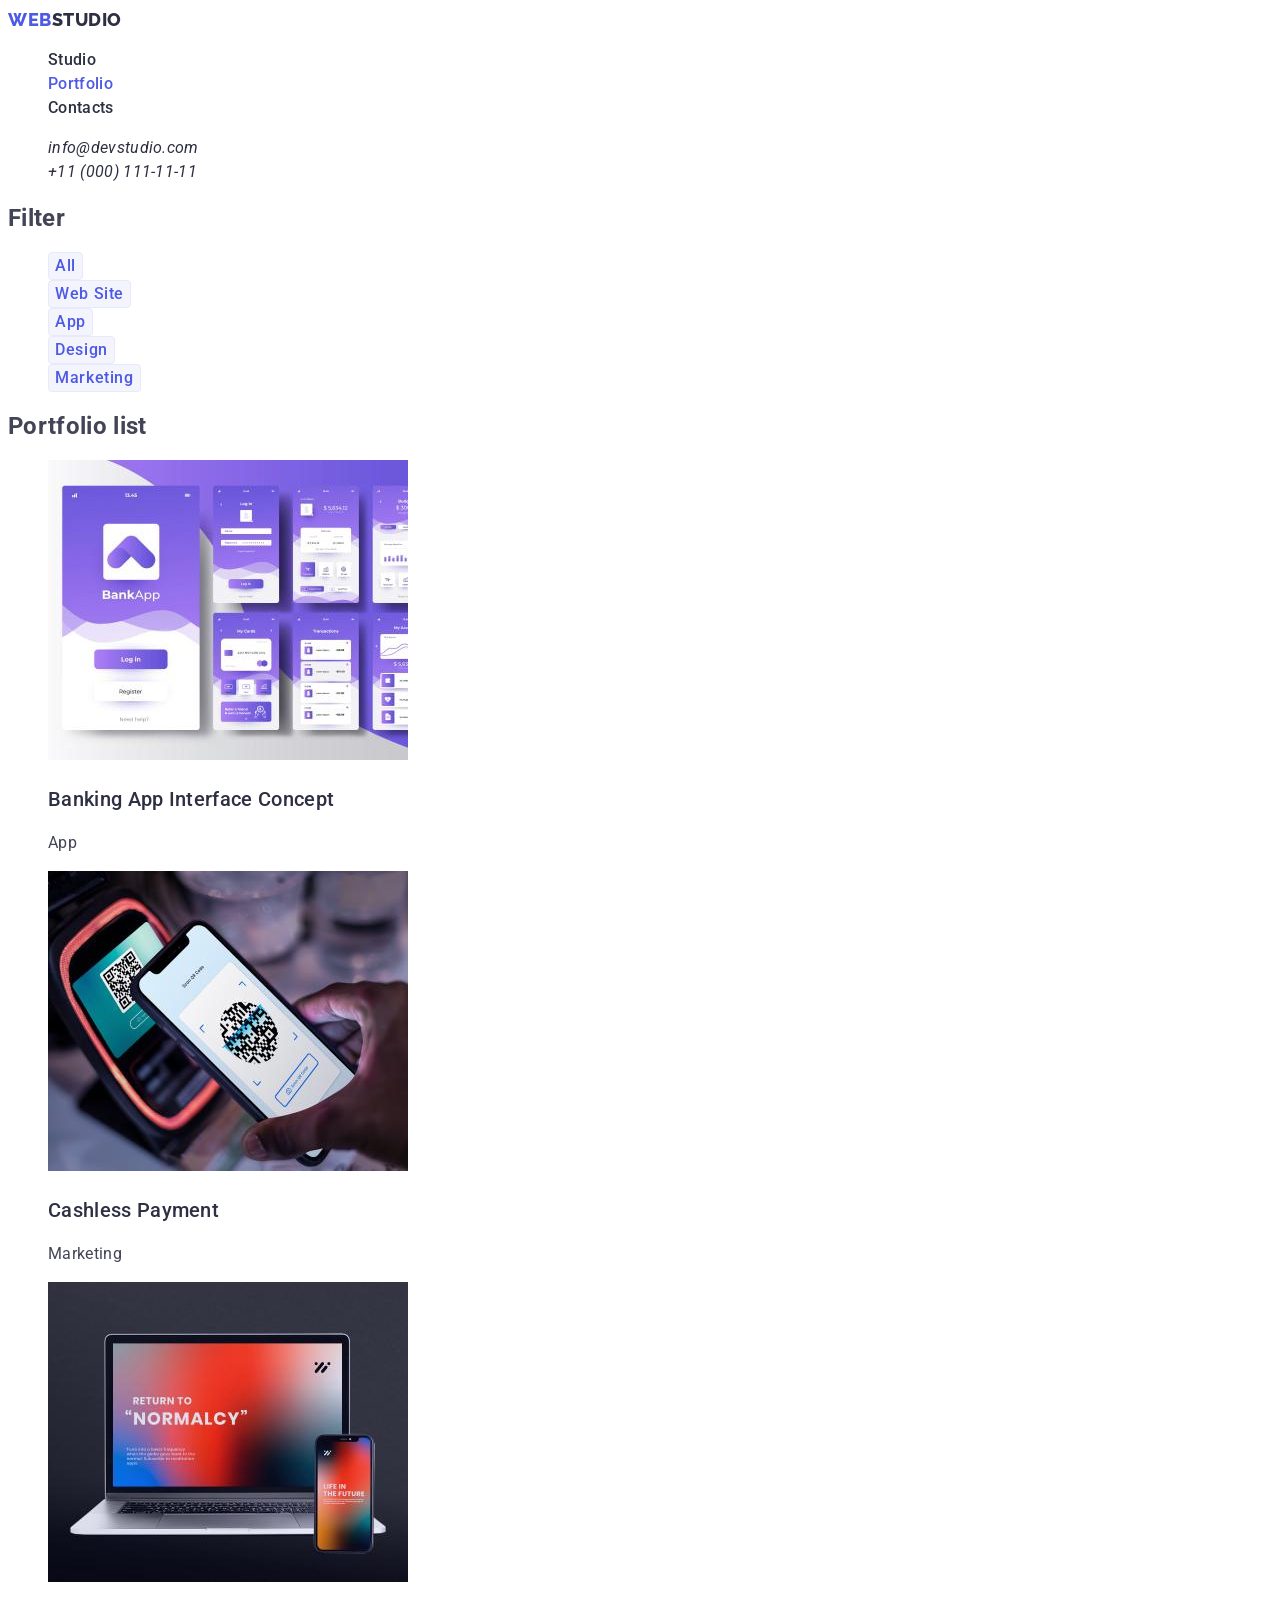
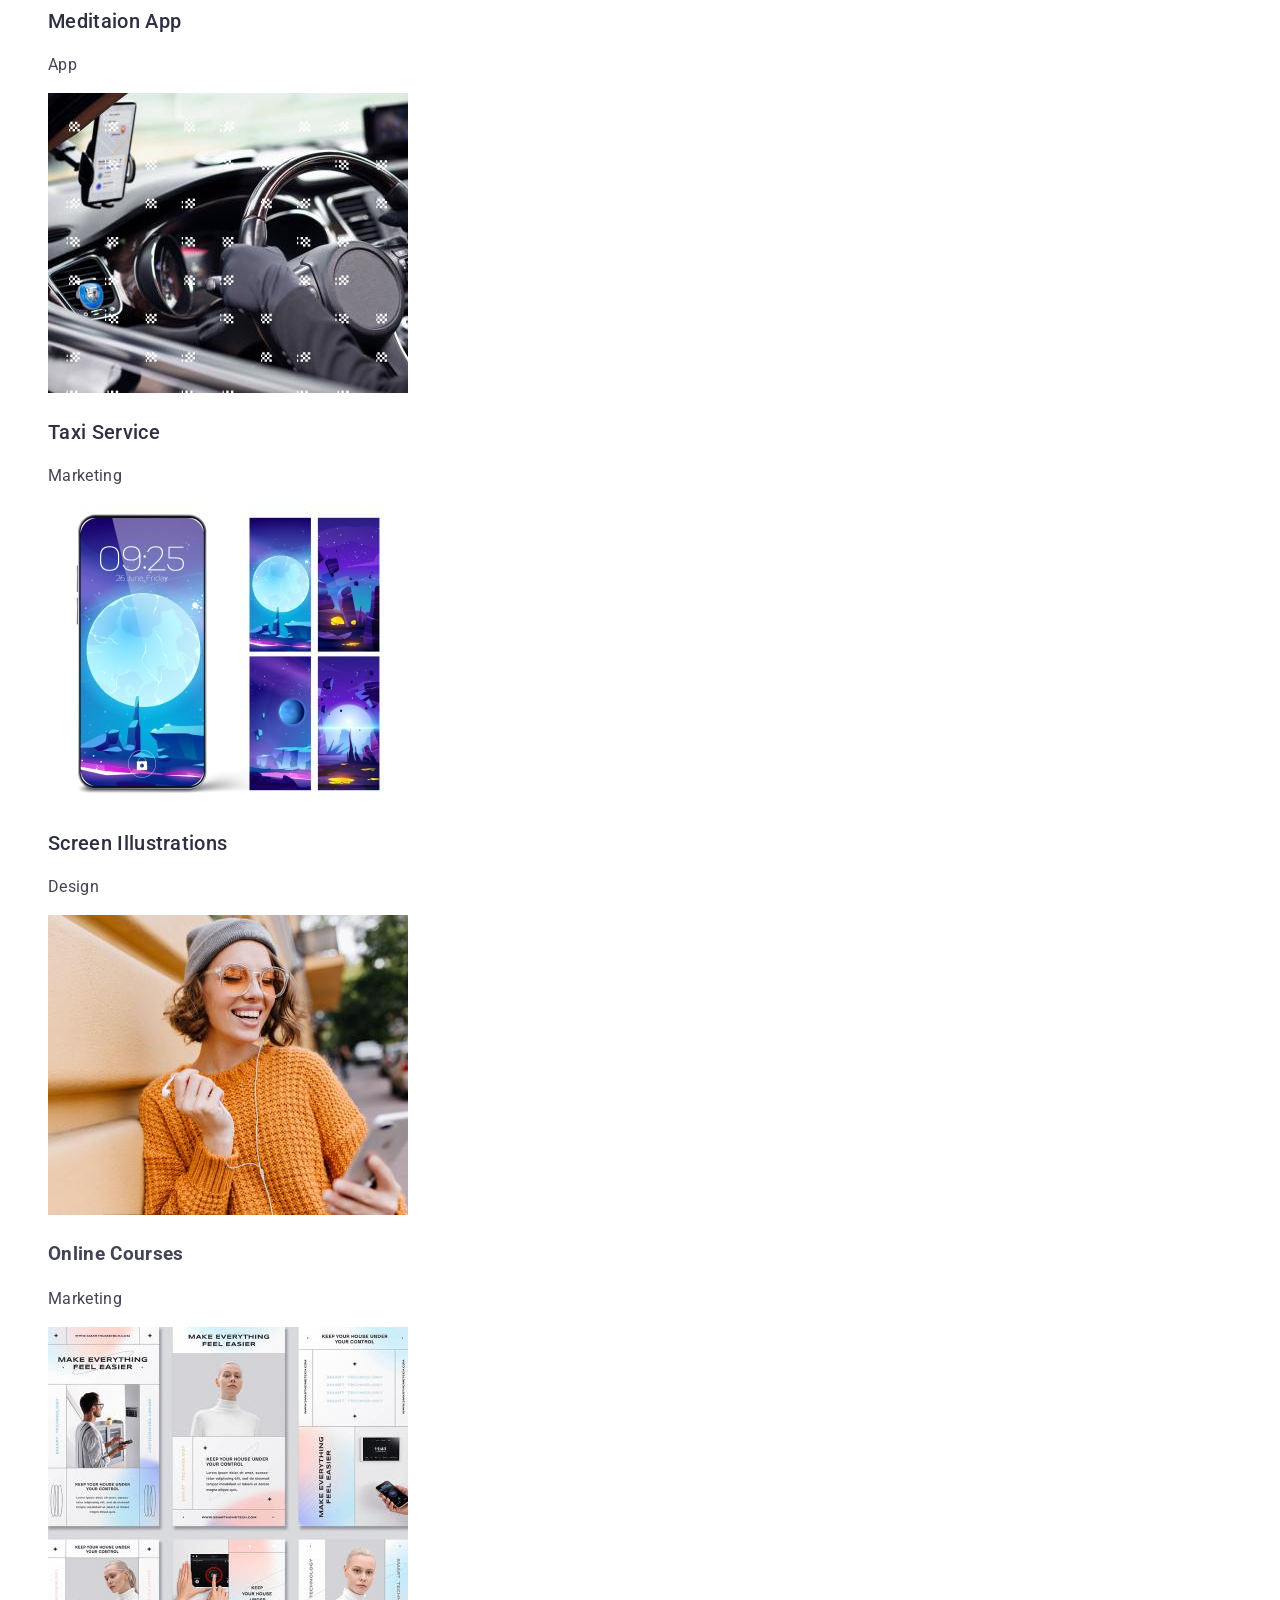
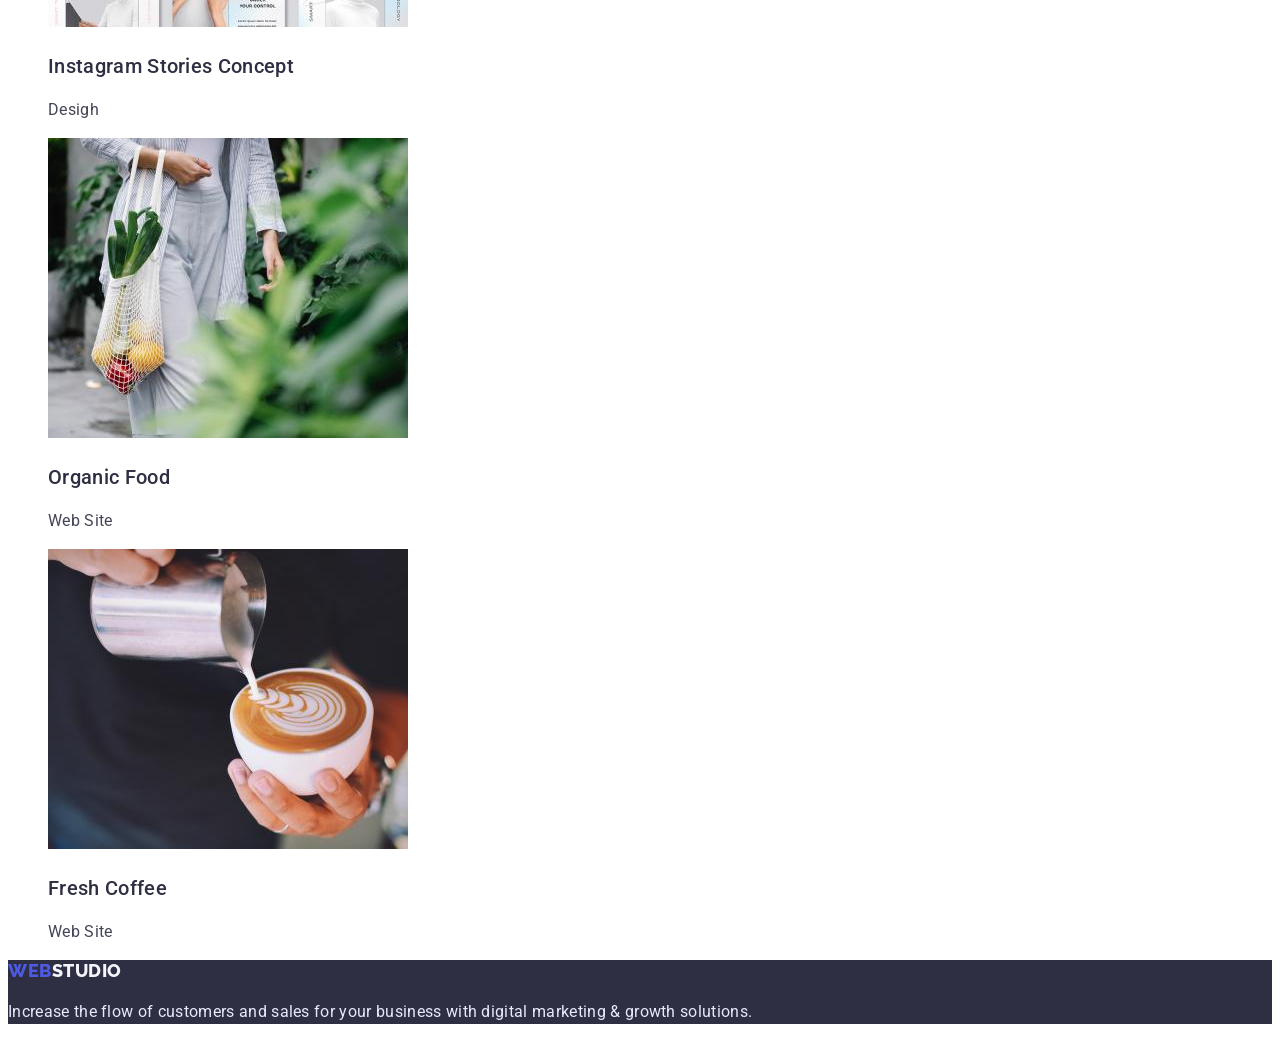
==== commit 11ec6c31: "hw issues fix" ====
--- a/portfolio.html
+++ b/portfolio.html
@@ -15,8 +15,8 @@
   </head>
   <body>
     <header class="header">
-      <a class="logo-link link" href="index.html">
-        <span class="logo-part">Web</span>Studio
+      <a class="logo-link" href="index.html">
+        <span class="logo-part">WEB</span>STUDIO
       </a>
       <nav class="header-nav">
         <ul class="list">
@@ -54,11 +54,9 @@
             <button class="btn filter-btn" type="button">Marketing</button>
           </li>
         </ul>
-      </section>
-      <section>
         <h2 class="hiden">Portfolio list</h2>
         <ul class="list">
-          <li>
+          <li class="portfolio-card">
             <img
               src="images/portfolio/img.jpeg"
               alt="banking app interface concept"
@@ -68,7 +66,7 @@
             <h3 class="title">Banking App Interface Concept</h3>
             <p>App</p>
           </li>
-          <li>
+          <li class="portfolio-card">
             <img
               src="images/portfolio/img2.jpeg"
               alt="smartphone cashless payment marketing"
@@ -78,7 +76,7 @@
             <h3 class="title">Cashless Payment</h3>
             <p>Marketing</p>
           </li>
-          <li>
+          <li class="portfolio-card">
             <img
               src="images/portfolio/img3.jpeg"
               alt="meditaion app"
@@ -88,7 +86,7 @@
             <h3 class="title">Meditaion App</h3>
             <p>App</p>
           </li>
-          <li>
+          <li class="portfolio-card">
             <img
               src="images/portfolio/img4.jpeg"
               alt="taxi service marketing"
@@ -98,7 +96,7 @@
             <h3 class="title">Taxi Service</h3>
             <p>Marketing</p>
           </li>
-          <li>
+          <li class="portfolio-card">
             <img
               src="images/portfolio/img5.jpeg"
               alt="smartphone screen illustrations design"
@@ -108,7 +106,7 @@
             <h3 class="title">Screen Illustrations</h3>
             <p>Design</p>
           </li>
-          <li>
+          <li class="portfolio-card">
             <img
               src="images/portfolio/img6.jpeg"
               alt="online courses marketing"
@@ -118,7 +116,7 @@
             <h3>Online Courses</h3>
             <p>Marketing</p>
           </li>
-          <li>
+          <li class="portfolio-card">
             <img
               src="images/portfolio/img7.jpeg"
               alt="instagram stories concept design"
@@ -128,7 +126,7 @@
             <h3 class="title">Instagram Stories Concept</h3>
             <p>Desigh</p>
           </li>
-          <li>
+          <li class="portfolio-card">
             <img
               src="images/portfolio/img8.jpeg"
               alt="organic food web site"
@@ -138,7 +136,7 @@
             <h3 class="title">Organic Food</h3>
             <p>Web Site</p>
           </li>
-          <li>
+          <li class="portfolio-card">
             <img
               src="images/portfolio/img9.jpeg"
               alt="fresh coffee web site"
@@ -152,8 +150,8 @@
       </section>
     </main>
     <footer class="footer">
-      <a class="footer-logo link" href="/">
-        <span class="logo-part">Web</span>Studio
+      <a class="footer-logo" href="/">
+        <span class="logo-part">WEB</span>STUDIO
       </a>
       <p>
         Increase the flow of customers and sales for your business with digital
--- a/css/styles.css
+++ b/css/styles.css
@@ -9,6 +9,7 @@
     --lightmod-bg-cl: #f4f4fd;
     --modal-overlay-cl: #2e2f42;
     --hero-bg-cl: #2e2f42;
+    --primary-background-cl: #ffffff;
 
     
 }
@@ -16,7 +17,12 @@
 .list {
     list-style: none;
 }
-
+.logo-link{
+    text-decoration: none;
+}
+.footer-logo {
+    text-decoration: none;
+}
 .link {
     text-decoration: none;
 }
@@ -28,13 +34,11 @@
 }
 
 body {
-    background-color: #ffffff;
+    background-color: var(--primary-background-cl);
     color: var(--primary-txt-cl);
-    font-family: roboto, serif;
-    font-weight: 400;
+    font-family: roboto, sans-serif;
     font-size: 16px;
     letter-spacing: 0.02em;
-    line-height: calc(24 / 16);
 }
 
 .header{
@@ -55,15 +59,19 @@
     font-weight: 800;
     letter-spacing: 0.03em;
     color: var(--secondary-txt-cl);
+    font-size: 18px;
+    line-height: calc(24/18);
 }
 .logo-part{
     color: var(--primary-brand-cl);
 }
 .link-current{
     color: var(--primary-brand-cl);
+    line-height: calc(24/16);
 }
 .link{
     color: var(--secondary-txt-cl);
+    line-height: calc(24/16);
 }
 .header-nav{
     font-weight: 500;
@@ -71,24 +79,29 @@
 }
 .contact-link{
     color: var(--primary-txt-cl);
+    line-height: calc(24/16);
 }
 .hero{
     background-color: var(--modal-overlay-cl);
 }
 .hero-title{
-    color: #ffffff;
+    color: var(--primary-background-cl);
     font-size: 56px;
-    line-height: 1.07;
+    line-height: calc(60/56);
 }
 .hero-btn{
-    color: #ffffff;
+    color: var(--primary-background-cl);
     font-weight: 500;
     letter-spacing: 0.04em;
     background-color: var(--primary-brand-cl);
+    line-height: calc(24/16);
+    font-size: 16px;
+    font-family: roboto, sans-serif;
+    border-radius: 4px;
 }
 .btn:hover,
 .btn:focus{
-    background-color: #404bbf;
+    background-color: var(--pressed-state-cl);
     cursor: pointer;
 }
 .title{
@@ -106,11 +119,13 @@
     background-color: var(--lightmod-bg-cl);
 }
 .team-member-card{
-    background-color: #ffffff;
+    background-color: var(--primary-background-cl);
+    line-height: calc(24/16);
 }
 .footer{
     background-color: var(--secondary-txt-cl);
     color: var(--accent-cl);
+    line-height: calc(24/16);
 }
 .footer-logo {
     font-family: raleway, serif;
@@ -118,13 +133,21 @@
     letter-spacing: 0.03em;
     color: var(--lightmod-bg-cl);
     line-height: calc(21/18);
+    font-size: 18px;
 }
 .filter-btn{
     background-color: var(--lightmod-bg-cl);
     color: var(--primary-brand-cl);
     font-weight: 500;
     letter-spacing: 0.04em;
-    border: none;
+    line-height: calc(24/16);
+    font-size: 16px;
+    font-family: roboto, sans-serif;
+    border: 1px solid var(--accent-cl);
+    border-radius: 4px;
+}
+.portfolio-card{
+    line-height: calc(24/16);
 }
 
 
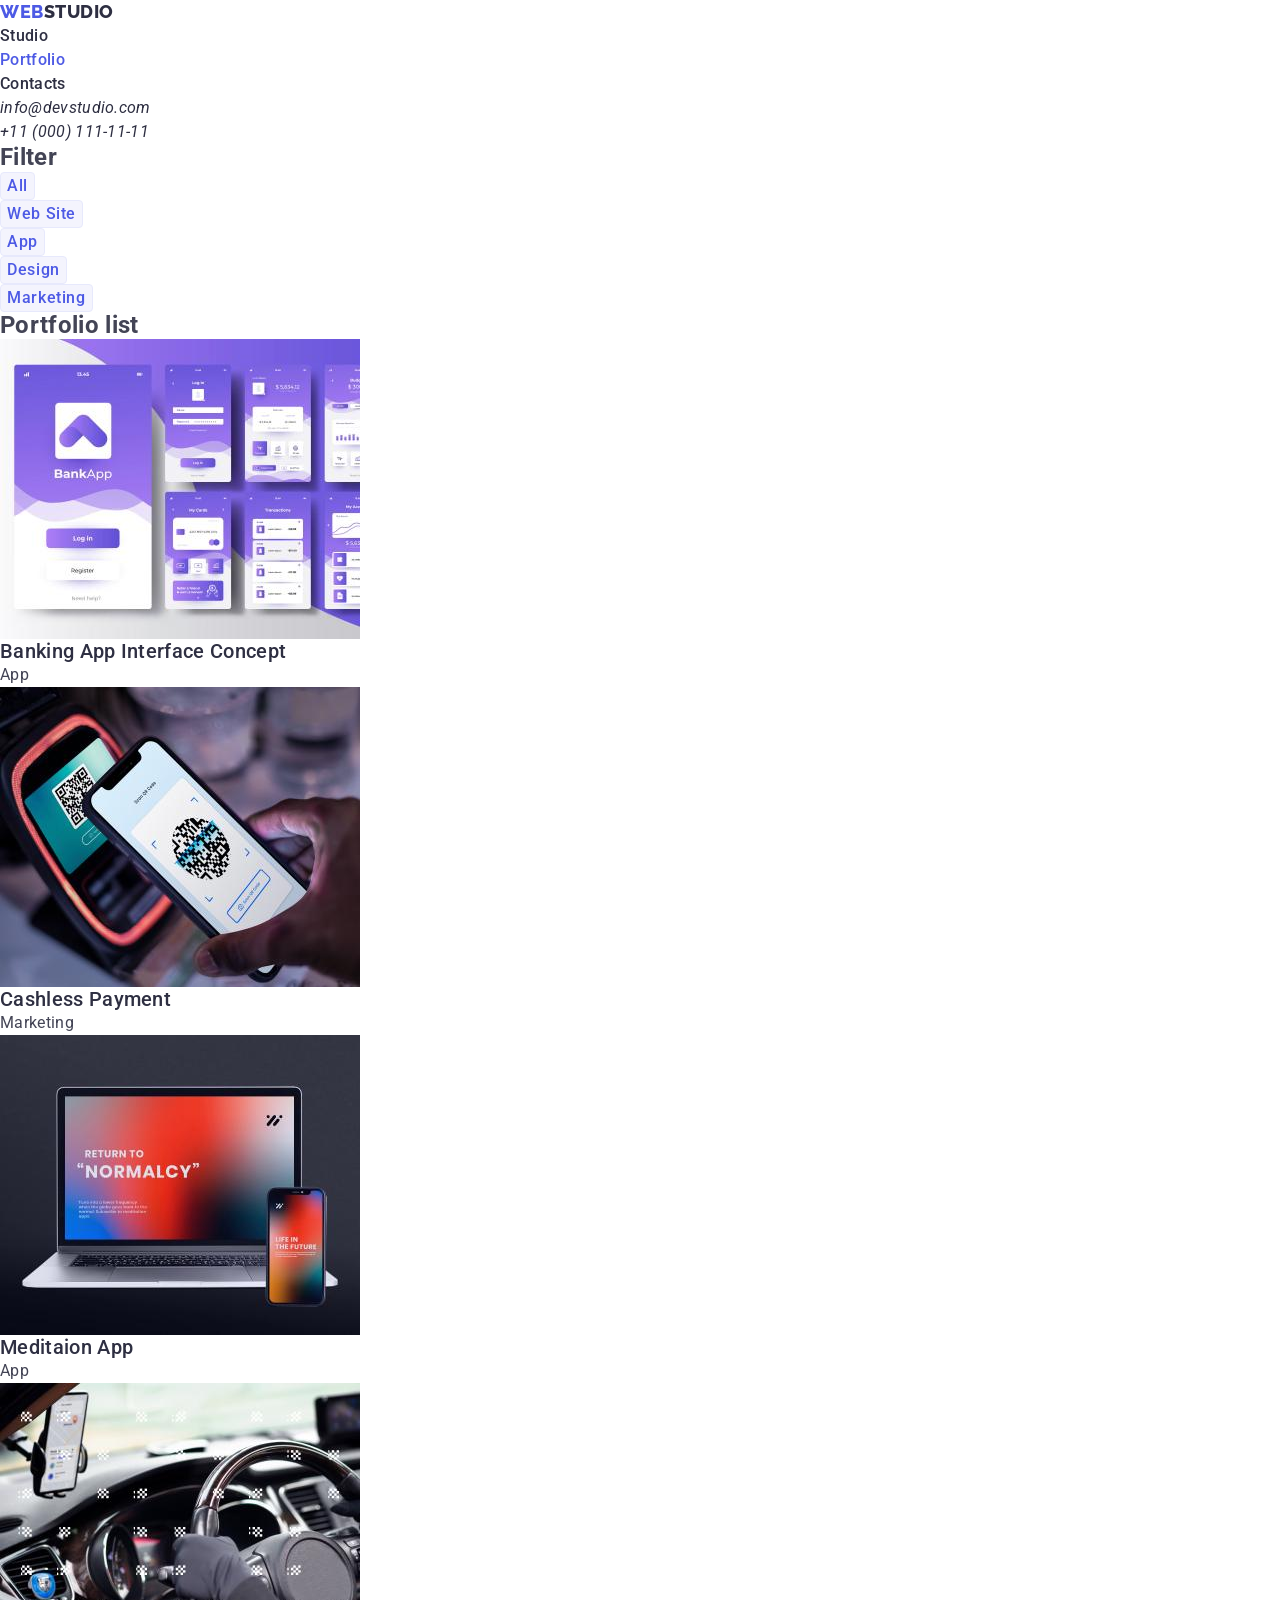
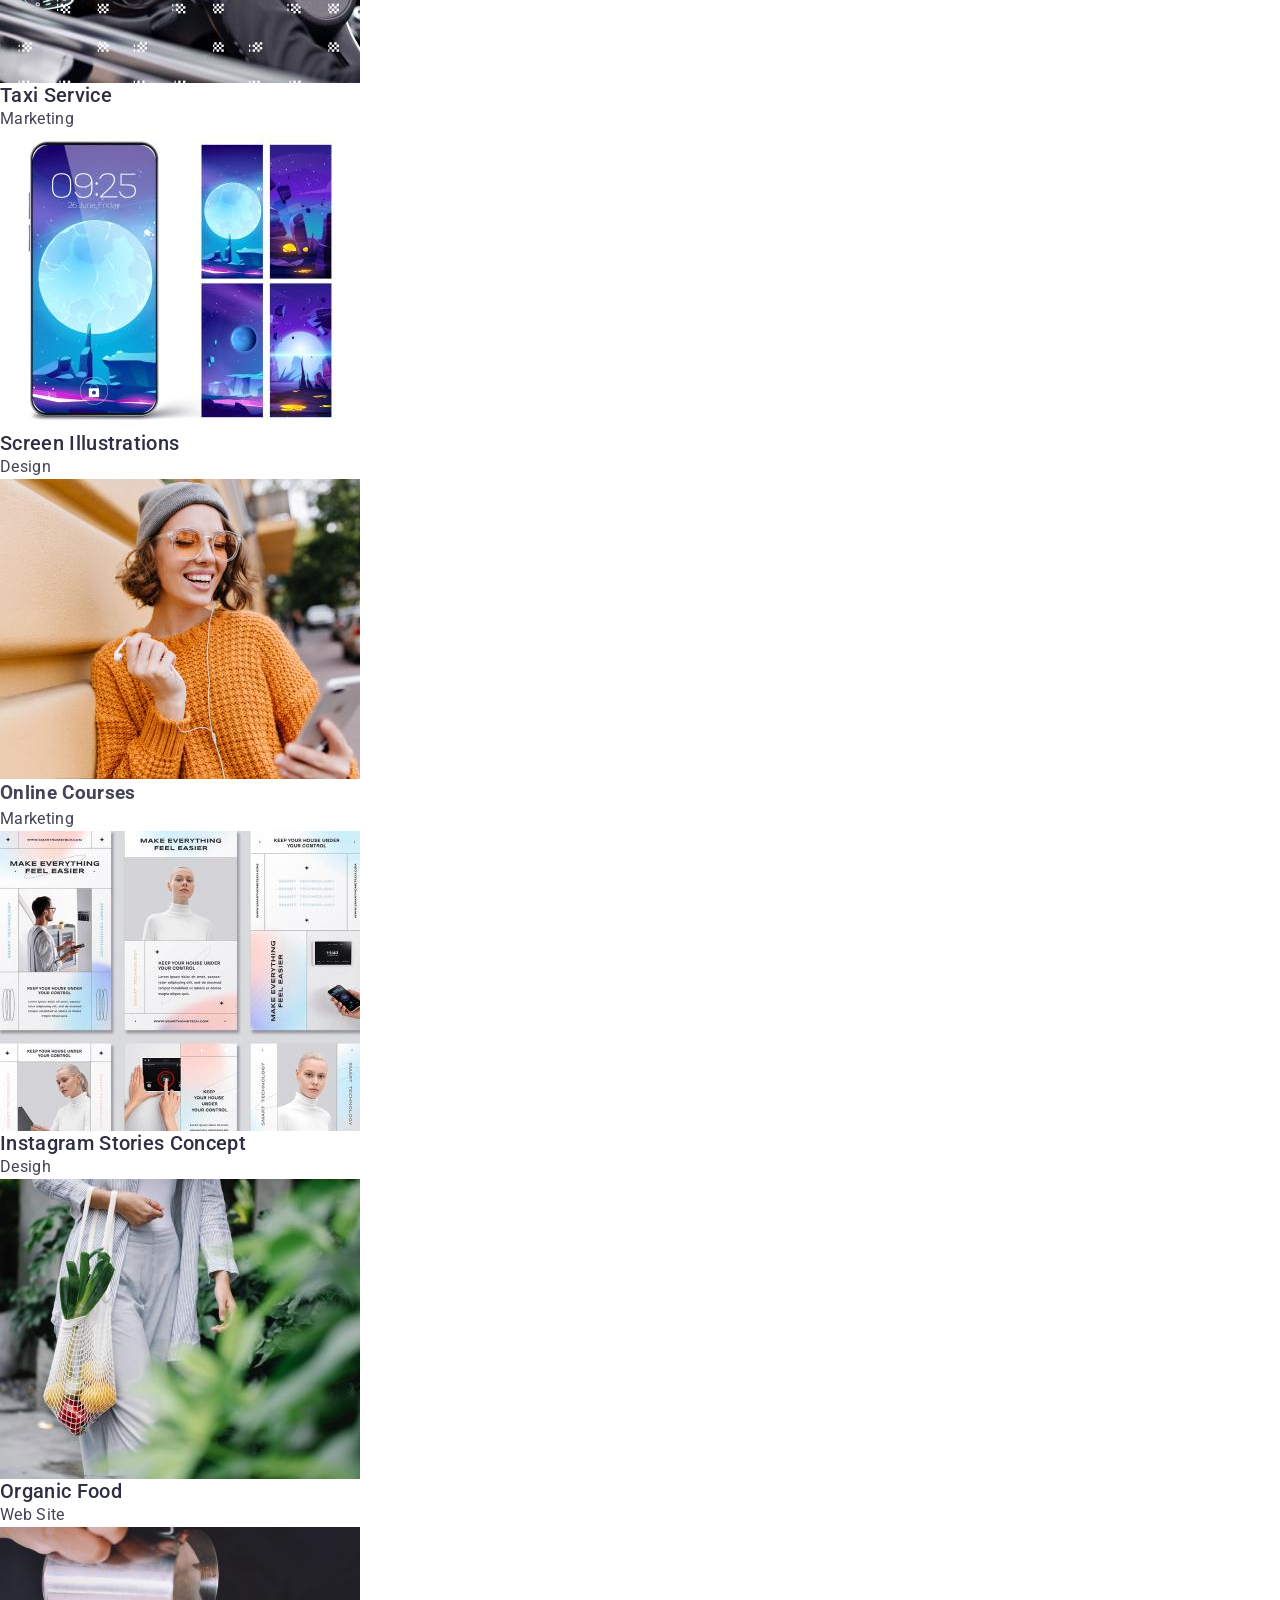
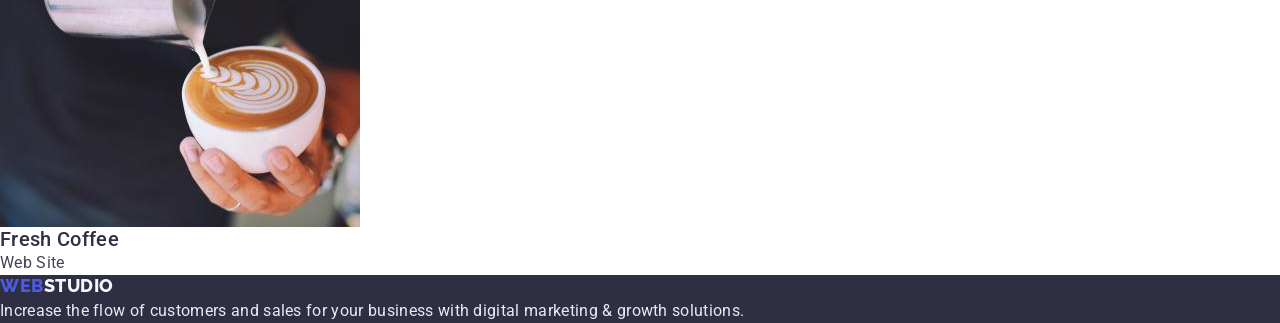
==== commit eb9b1a0a: "add normalize and reset" ====
--- a/portfolio.html
+++ b/portfolio.html
@@ -9,6 +9,10 @@
     <link rel="preconnect" href="https://fonts.gstatic.com" crossorigin />
     <link
       href="https://fonts.googleapis.com/css2?family=Raleway:wght@800&family=Roboto:wght@400;500;700;900&display=swap"
+      rel="stylesheet"
+    />
+    <link
+      href="https://cdn.jsdelivr.net/npm/modern-normalize@1.1.0/modern-normalize.min.css"
       rel="stylesheet"
     />
     <link rel="stylesheet" href="css/styles.css" />
--- a/css/styles.css
+++ b/css/styles.css
@@ -14,16 +14,10 @@
     
 }
 
-.list {
-    list-style: none;
-}
 .logo-link{
     text-decoration: none;
 }
 .footer-logo {
-    text-decoration: none;
-}
-.link {
     text-decoration: none;
 }
 .contact-link {
@@ -31,6 +25,34 @@
 }
 .link-current {
     text-decoration: none;
+}
+h1,
+h2,
+h3,
+h4,
+h5,
+h6,
+p {
+    margin: 0;
+}
+
+img {
+    display: block;
+}
+
+button {
+    cursor: pointer;
+}
+
+.link {
+    text-decoration: none;
+    color: currentColor;
+}
+
+.list {
+    list-style: none;
+    margin: 0;
+    padding: 0;
 }
 
 body {
@@ -115,6 +137,9 @@
     line-height: calc(40/36);
     color: var(--secondary-txt-cl);
 }
+.section-features{
+    line-height: calc(24/16);
+}
 .section-team{
     background-color: var(--lightmod-bg-cl);
 }
